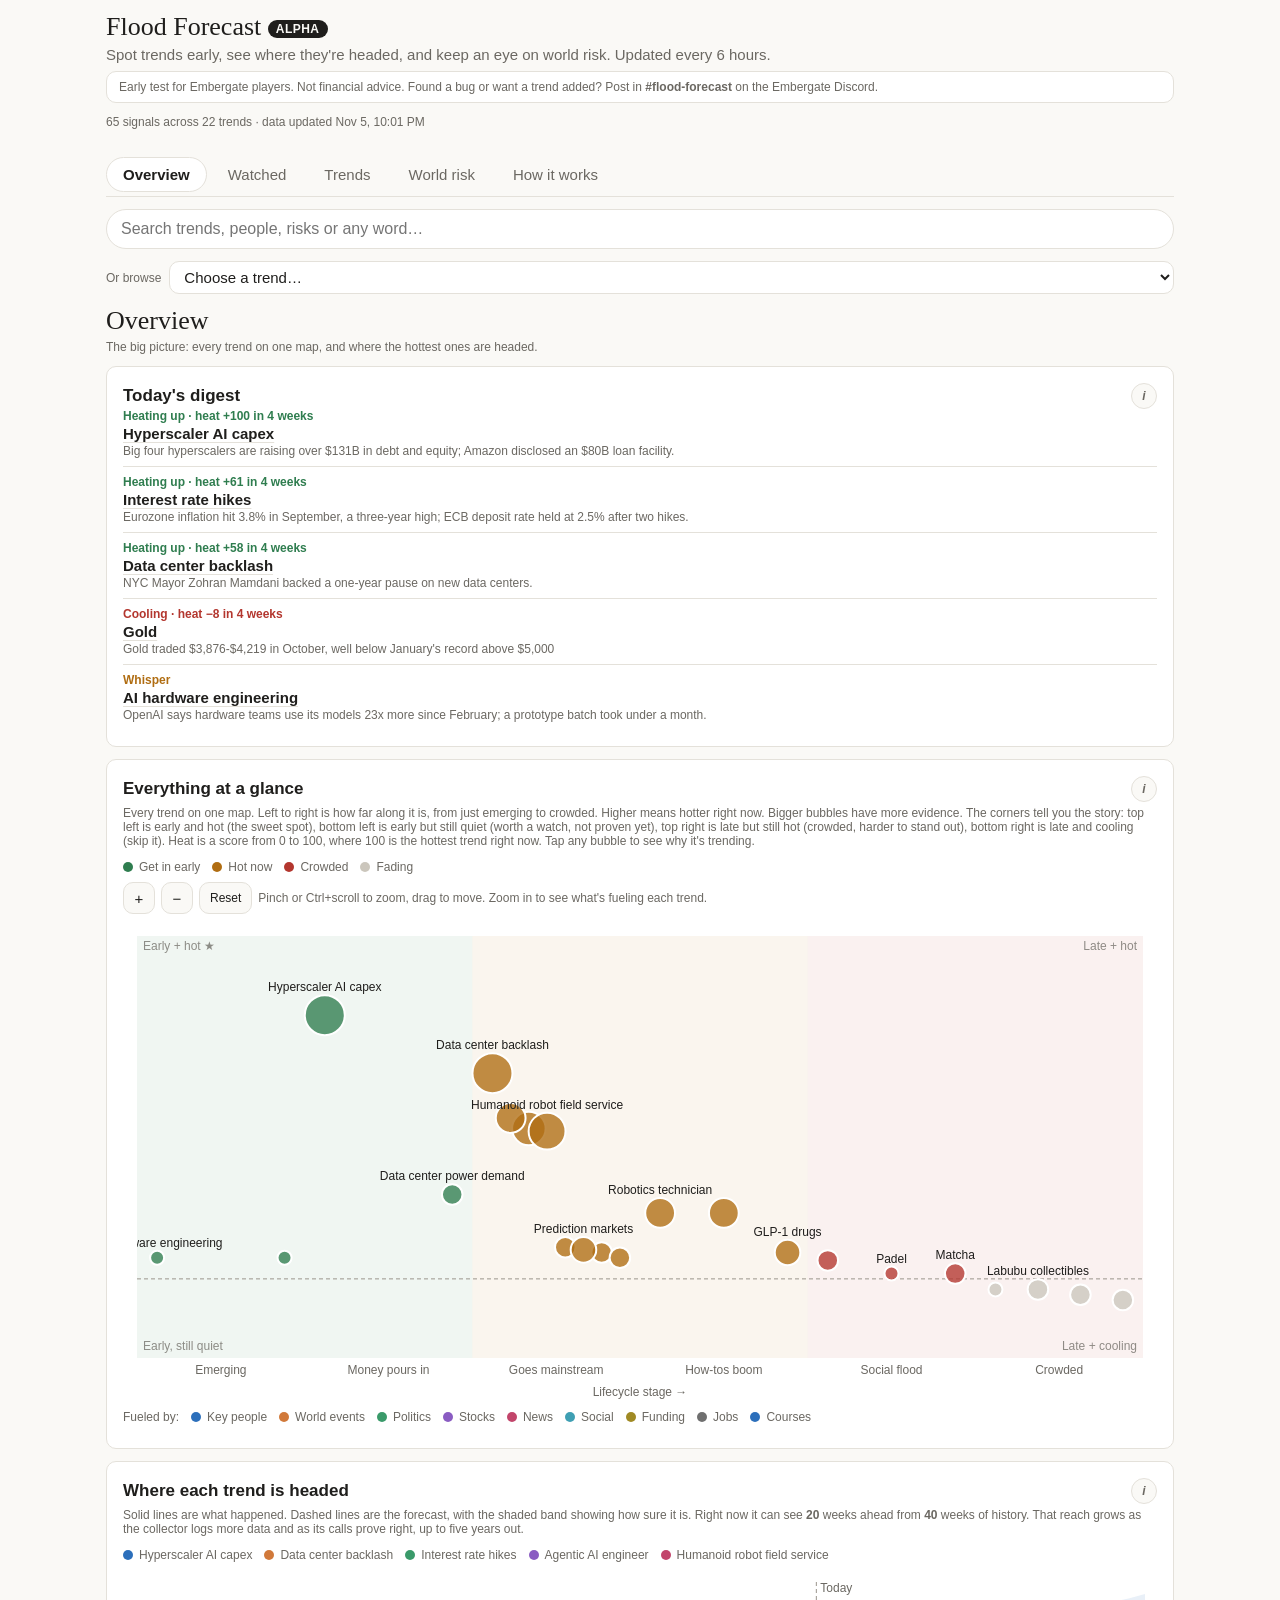
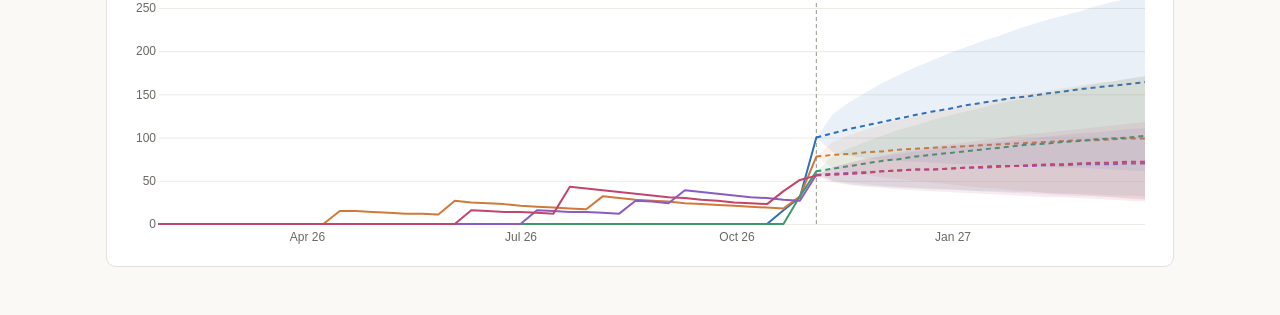
==== site/index.html @ 27552f7c "Add corner guides to the trend map and fix the top label overlap Co-Authored-By: Claude Opus 5.5 <no" ====
<!doctype html>
<html lang="en">
<head>
<meta charset="utf-8">
<meta name="viewport" content="width=device-width, initial-scale=1, viewport-fit=cover">
<title>Flood Forecast</title>
<meta name="description" content="Spot trends early, see where they're headed, and keep an eye on world risk.">
<meta name="theme-color" content="#faf9f6">
<meta name="apple-mobile-web-app-capable" content="yes">
<meta name="apple-mobile-web-app-title" content="Flood Forecast">
<link rel="manifest" href="manifest.webmanifest">
<link rel="icon" href="icon.svg" type="image/svg+xml">
<link rel="apple-touch-icon" href="icon-180.png">
<style>
:root{--color-fg:#1f1e1c;--color-fg-muted:#6b6862;--color-bg:#faf9f6;--color-panel:#ffffff;--color-border-line:#e4e1da;--color-ok:#2f7d4f;--color-warn:#b06d12;--color-bad:#b3362e;
--font-anthropic-sans:-apple-system,BlinkMacSystemFont,"Segoe UI",Roboto,Helvetica,Arial,sans-serif;--font-anthropic-serif:Georgia,"Times New Roman",serif;
--cds-font-size-caption:12px;--cds-font-size-body:15px;--cds-font-size-heading:17px;--cds-font-size-title:26px;--cds-font-weight-medium:600;
--cds-gap-xs:4px;--cds-gap-sm:8px;--cds-gap-md:12px;--cds-gap-lg:20px;--cds-gap-xl:28px;--cds-pad-xs:4px;--cds-pad-sm:8px;--cds-pad-md:12px;--cds-pad-lg:16px;--cds-pad-xl:24px;--cds-radius:10px;
--cds-chart-grid:#eceae4;--cds-chart-axis:#bdb8ae;--cds-chart-reference:#9a958c;--cds-chart-muted:#cbc6bc;--cds-chart-status-critical:#d0572e;
--cds-surface-popover:#ffffff;--cds-border:#dedad2;--cds-shadow-popover:0 6px 20px rgba(0,0,0,.14);--cds-text-secondary:#6b6862;--cds-dur-slow:300ms;--cds-ease-out:cubic-bezier(.2,.8,.2,1)}
@media (prefers-color-scheme: dark){:root{--color-fg:#ecebe7;--color-fg-muted:#a3a097;--color-bg:#171614;--color-panel:#211f1c;--color-border-line:#36332e;--color-ok:#5cbf85;--color-warn:#e0a24a;--color-bad:#ec6b62;
--cds-chart-grid:#2c2a26;--cds-chart-axis:#55514a;--cds-chart-reference:#77736a;--cds-chart-muted:#4a4740;--cds-chart-status-critical:#f08156;--cds-surface-popover:#2a2824;--cds-border:#3e3a34;--cds-shadow-popover:0 6px 20px rgba(0,0,0,.5);--cds-text-secondary:#a3a097}}
html,body{margin:0;background:var(--color-bg);color:var(--color-fg);font-family:var(--font-anthropic-sans);-webkit-text-size-adjust:100%}
#dash-root{max-width:1100px;margin:0 auto;padding:12px max(16px, env(safe-area-inset-left)) 48px;box-sizing:border-box}
[data-appifact-content] b,.ff b{font-weight:600}
.dash-skeleton{color:transparent;background:var(--color-border-line);border-radius:6px}
</style>
<link rel="stylesheet" href="styles.css">
<script src="vendor/d3.v7.9.0.min.js"></script>
</head>
<body>
<div id="dash-root">
<div class="ff">
  <header id="top">
    <h1>Flood Forecast <span class="alpha">Alpha</span></h1>
    <p class="lede">Spot trends early, see where they're headed, and keep an eye on world risk. Updated every 6 hours.</p>
    <p class="banner">Early test for Embergate players. Not financial advice. Found a bug or want a trend added? Post in <b>#flood-forecast</b> on the Embergate Discord.</p>
    <p class="label" data-draw="freshness" data-source="radar">—</p>
  </header>

  <nav class="tabs" role="tablist" aria-label="Sections">
    <button class="tab" role="tab" data-tab="overview" aria-selected="true">Overview</button>
    <button class="tab" role="tab" data-tab="watched" aria-selected="false">Watched</button>
    <button class="tab" role="tab" data-tab="trends" aria-selected="false">Trends</button>
    <button class="tab" role="tab" data-tab="risk" aria-selected="false">World risk</button>
    <button class="tab" role="tab" data-tab="model" aria-selected="false">How it works</button>
  </nav>

  <div class="searchwrap" id="lookup">
    <input id="ffsearch" class="search" type="search" autocomplete="off" placeholder="Search trends, people, risks or any word…" aria-label="Search trends, people and risks" role="combobox" aria-controls="ffsugg" aria-expanded="false">
    <ul id="ffsugg" class="sugg" role="listbox" data-draw="sugg" data-source="map radar briefs people risk riskinfo"></ul>
  </div>
  <div class="lookup">
    <label for="tdpick">Or browse</label>
    <select id="tdpick" data-draw="tdpick" data-source="map"></select>
  </div>

  <section class="card detail" id="trenddetail" hidden>
    <div class="cardhead">
      <h2 class="dname" data-draw="tdname" data-source="map">—</h2>
      <div class="dbtns"><button class="starbtn" type="button">☆ Watch</button><button class="closebtn" type="button" aria-label="Close trend details">Close</button></div>
    </div>
    <p class="dstats" data-draw="tdstats" data-source="map">—</p>
    <p class="wstate" data-draw="tdwatchstate" data-source="watchlist">—</p>
    <div class="dgrid">
      <div class="dblock">
        <h3>Why it's trending</h3>
        <p data-draw="tdwhy" data-source="briefs radar">—</p>
        <h3>Background</h3>
        <p data-draw="tdbg" data-source="briefs">—</p>
        <h3>What to watch</h3>
        <p data-draw="tdwatch" data-source="briefs">—</p>
        <h3>Where it's headed</h3>
        <p data-draw="tdfore" data-source="projection">—</p>
      </div>
      <div class="dblock">
        <h3>What's driving it</h3>
        <div class="chips" data-draw="tddrivers" data-source="radar"></div>
        <h3>Key people</h3>
        <ul class="dlist" data-draw="tdpeople" data-source="radar"></ul>
      </div>
    </div>
    <h3>Every signal, with sources</h3>
    <ul class="dlist" data-draw="tdsignals" data-source="radar"></ul>
  </section>

  <section class="card detail" id="persondetail" hidden>
    <div class="cardhead">
      <h2 class="dname" data-draw="pdname" data-source="people">—</h2>
      <button class="closebtn" type="button" aria-label="Close person details">Close</button>
    </div>
    <p class="dstats" data-draw="pdrole" data-source="people">—</p>
    <div class="dgrid">
      <div class="dblock">
        <h3>Background</h3>
        <p data-draw="pdbg" data-source="people">—</p>
        <h3>Why they matter now</h3>
        <p data-draw="pdwhy" data-source="people">—</p>
      </div>
      <div class="dblock">
        <h3>Trends they're moving</h3>
        <div class="chips" data-draw="pdtrends" data-source="radar"></div>
      </div>
    </div>
    <h3>What they've said and done</h3>
    <ul class="dlist" data-draw="pdsignals" data-source="radar"></ul>
  </section>

  <section class="card detail" id="riskdetail" hidden>
    <div class="cardhead">
      <h2 class="dname" data-draw="rdname" data-source="risk">—</h2>
      <button class="closebtn" type="button" aria-label="Close risk details">Close</button>
    </div>
    <p class="dstats" data-draw="rdlevel" data-source="risk">—</p>
    <div class="dgrid">
      <div class="dblock">
        <h3>Why it's at this level today</h3>
        <p data-draw="rdwhy" data-source="risk">—</p>
        <h3>Background</h3>
        <p data-draw="rdbg" data-source="riskinfo">—</p>
        <h3>What to watch</h3>
        <p data-draw="rdwatch" data-source="riskinfo">—</p>
      </div>
      <div class="dblock">
        <h3>What forecasters estimate</h3>
        <ul class="dlist" data-draw="rdodds" data-source="odds riskinfo"></ul>
      </div>
    </div>
  </section>


  <section class="page" id="overview" role="tabpanel">
    <div class="pagehead"><h2 class="ptitle">Overview</h2><p class="note">The big picture: every trend on one map, and where the hottest ones are headed.</p></div>
    <section class="card digest" id="digest">
      <div class="cardhead"><h2>Today's digest</h2><button class="infobtn" type="button" aria-expanded="false" aria-label="How to read this">i</button></div>
      <div class="info" hidden><p><b>How to read it:</b> The three trends that gained the most heat over the last 4 weeks, the one that cooled most, and the newest whisper or new arrival. The number is the change in heat.</p><p><b>What it's for:</b> Your 15-second morning check. Tap any name for the full story.</p><p><b>Watch for:</b> A trend that shows up under Heating up several days running is a real move.</p></div>
      <ul class="dlist" data-draw="digestlist" data-source="digest"></ul>
    </section>

    <section class="card" id="glance">
      <div class="cardhead"><h2>Everything at a glance</h2><button class="infobtn" type="button" aria-expanded="false" aria-label="How to read this">i</button></div>
      <div class="info" hidden><p><b>How to read it:</b> Each bubble is a trend. Left to right is how far along it is; higher means hotter right now; bigger means more evidence. Tap a bubble to open why it's trending, who's behind it, and every source. Zoom in and each bubble sprouts small dots, one per signal type fueling it, sized by how many signals and colored by type.</p><p><b>What it's for:</b> Your 10-second check on what's worth paying attention to.</p><p><b>Watch for:</b> Bubbles in the green zone that are high up: early and heating. A bubble sliding right into red means it's getting crowded. When zoomed in, a trend fueled by Funding and Key people is early; one fueled by Social and Courses is late.</p></div>
      <p class="note">Every trend on one map. Left to right is how far along it is, from just emerging to crowded. Higher means hotter right now. Bigger bubbles have more evidence. The corners tell you the story: top left is early and hot (the sweet spot), bottom left is early but still quiet (worth a watch, not proven yet), top right is late but still hot (crowded, harder to stand out), bottom right is late and cooling (skip it). Heat is a score from 0 to 100, where 100 is the hottest trend right now. Tap any bubble to see why it's trending.</p>
      <div class="legend">
        <span><i class="sw zone" data-z="Get in early"></i>Get in early</span>
        <span><i class="sw zone" data-z="Hot now"></i>Hot now</span>
        <span><i class="sw zone" data-z="Crowded"></i>Crowded</span>
        <span><i class="sw zone" data-z="Fading"></i>Fading</span>
      </div>
      <div class="zoombar">
      <button class="zbtn" type="button" data-zoom="in" aria-label="Zoom in">+</button>
      <button class="zbtn" type="button" data-zoom="out" aria-label="Zoom out">−</button>
      <button class="zbtn wide" type="button" data-zoom="reset">Reset</button>
      <span class="label">Pinch or Ctrl+scroll to zoom, drag to move. Zoom in to see what's fueling each trend.</span>
    </div>
    <div class="chart glance" data-draw="glancechart" data-source="map radar fit"></div>
    <div class="legend fuel">
      <span class="label">Fueled by:</span>
      <span><i class="sw cat" data-cat="Key people"></i>Key people</span>
      <span><i class="sw cat" data-cat="World events"></i>World events</span>
      <span><i class="sw cat" data-cat="Politics"></i>Politics</span>
      <span><i class="sw cat" data-cat="Stocks"></i>Stocks</span>
      <span><i class="sw cat" data-cat="News"></i>News</span>
      <span><i class="sw cat" data-cat="Social"></i>Social</span>
      <span><i class="sw cat" data-cat="Funding"></i>Funding</span>
      <span><i class="sw cat" data-cat="Jobs"></i>Jobs</span>
      <span><i class="sw cat" data-cat="Courses"></i>Courses</span>
    </div>
    </section>

    <section class="card" id="forecastcard">
      <div class="cardhead"><h2>Where each trend is headed</h2><button class="infobtn" type="button" aria-expanded="false" aria-label="How to read this">i</button></div>
      <div class="info" hidden><p><b>How to read it:</b> Solid lines are what happened, dashed lines are the forecast, and the shaded band is how unsure it is. The dashed line marks today.</p><p><b>What it's for:</b> Shows which trends are likely to keep rising or start cooling over the coming weeks.</p><p><b>Watch for:</b> A dashed line still climbing with a narrow band is the strongest call. A very wide band means: don't trust it yet.</p></div>
      <p class="note">Solid lines are what happened. Dashed lines are the forecast, with the shaded band showing how sure it is. Right now it can see <b data-draw="reach" data-source="projection" data-field="horizon_weeks" data-row="0">—</b> weeks ahead from <b data-draw="histw" data-source="projection" data-field="history_weeks" data-row="0">—</b> weeks of history. That reach grows as the collector logs more data and as its calls prove right, up to five years out.</p>
      <div class="legend" data-draw="fclegend" data-source="projection"></div>
      <div class="chart" data-draw="fcchart" data-source="projection"></div>
    </section>
  </section>

  <section class="page" id="watched" role="tabpanel" hidden>
    <div class="pagehead"><h2 class="ptitle">Watched</h2><p class="note">Trends you starred: what they were, what they are now, and whether each one is speeding up, cooling off or turning into a problem.</p></div>
    <section class="card" id="watchlistcard">
      <div class="cardhead"><h2>Your watchlist</h2><button class="infobtn" type="button" aria-expanded="false" aria-label="How to read this">i</button></div>
      <div class="info" hidden><p><b>How to read it:</b> Each card compares a trend 30 days ago, when you started watching, and now. The line is its heat over the last year. Tap a name for the full why.</p><p><b>What it's for:</b> Following the few trends that matter to you without digging through everything else.</p><p><b>Watch for:</b> Trending harder means heat is up or it moved toward hot. Cooling off means heat is dropping. Becoming a problem means it just slid into crowded or fading.</p></div>
      <div class="wgrid" data-draw="wcards" data-source="watched trend"></div>
    </section>
    <section class="card" id="watchhow">
      <h2>Add or remove a trend</h2>
      <p class="note">Open any trend and tap ☆ Watch. Your watchlist is saved on this device only, and each card remembers where the trend stood the day you starred it.</p>
    </section>
  </section>

  <section class="page" id="trends" role="tabpanel" hidden>
    <div class="pagehead"><h2 class="ptitle">Trends</h2><p class="note">What's heating up, which signal types are driving it, and the raw signals behind every number.</p></div>
    <section class="card" id="trendcard">
      <div class="cardhead"><h2>Heat over time</h2><button class="infobtn" type="button" aria-expanded="false" aria-label="How to read this">i</button></div>
      <div class="info" hidden><p><b>How to read it:</b> Each line is one trend's heat over the last year, measured weekly.</p><p><b>What it's for:</b> Shows momentum: is a trend speeding up, flat, or fading?</p><p><b>Watch for:</b> Lines that bend upward sharply are breakouts. A line rolling over after a peak often means crowding.</p></div>
      <p class="note">Weekly heat per field over the last year, scored 0 to 100 (100 is the hottest trend today). Rising lines are heating up. Fills in more as the collector logs signals.</p>
      <div class="chart" data-draw="trendchart" data-source="trend"></div>
    </section>

    <div class="grid">
      <section class="card" id="heatmap">
        <div class="cardhead"><h2>Heat map: field by signal type</h2><button class="infobtn" type="button" aria-expanded="false" aria-label="How to read this">i</button></div>
      <div class="info" hidden><p><b>How to read it:</b> Rows are trends, columns are signal types. Darker blue is hotter; red means crowding signals.</p><p><b>What it's for:</b> Shows what's driving each trend: money, jobs, social buzz, politics or key people.</p><p><b>Watch for:</b> Trends hot in Funding or Key people but cold in Social are early. Hot in Social and Courses means late.</p></div>
        <p class="note">Darker blue is hotter. Red cells mean crowding signals.</p>
        <div class="chart" data-draw="heatmapchart" data-source="grid"></div>
      </section>
      <section class="card" id="catbars">
        <div class="cardhead"><h2>Which signal types are peaking</h2><button class="infobtn" type="button" aria-expanded="false" aria-label="How to read this">i</button></div>
      <div class="info" hidden><p><b>How to read it:</b> Each bar is total heat for one signal type across every trend.</p><p><b>What it's for:</b> Shows where the action is right now across the whole world.</p><p><b>Watch for:</b> When Funding and Key people lead, new waves are starting. When Courses and Social lead, a lot of things are peaking.</p></div>
        <p class="note">Total heat per signal type across every field, scored so the hottest type is 100.</p>
        <div class="chart" data-draw="catchart" data-source="cats"></div>
      </section>
    </div>

    <section class="card" id="heat">
      <div class="cardhead"><h2>Heat incoming</h2><button class="infobtn" type="button" aria-expanded="false" aria-label="How to read this">i</button></div>
      <div class="info" hidden><p><b>How to read it:</b> Heat now is current momentum. Toward jobs and toward courses show where that heat is flowing next.</p><p><b>What it's for:</b> Separates real opportunity from hype that's about to get crowded.</p><p><b>Watch for:</b> Opportunity building means heat is flowing to jobs faster than to courses: the window is open. Crowding coming means everyone's piling in.</p></div>
      <p class="note">Heat flowing toward jobs means opportunity is building. Heat flowing toward courses and tutorials means crowding is on the way.</p>
      <div class="tablebox">
        <table data-source="heat" data-row-key="field">
          <thead><tr><th data-field="field">Field</th><th class="r" data-field="heat_now">Heat now</th><th class="r" data-field="jobs_incoming">Toward jobs</th><th class="r" data-field="courses_incoming">Toward courses</th><th data-field="outlook">Outlook</th></tr></thead>
          <tbody data-draw="htable"></tbody>
        </table>
      </div>
    </section>

    <section class="card" id="keypeople">
      <div class="cardhead"><h2>Key people</h2><button class="infobtn" type="button" aria-expanded="false" aria-label="How to read this">i</button></div>
      <div class="info" hidden><p><b>How to read it:</b> Each row is one public statement or official move, with the trend it affects and the source.</p><p><b>What it's for:</b> Powerful people often move markets and policy before anything else shifts.</p><p><b>Watch for:</b> Several key people talking about the same trend in a short span usually comes before money moves.</p></div>
      <p class="note">Public statements and official moves by leaders, central bankers and top CEOs, tied to the trend they affect.</p>
      <p class="label" data-draw="kpempty" data-source="kpsignals">—</p>
      <div class="tablebox">
        <table data-source="kpsignals" data-row-key="signal" class="kptable">
          <thead><tr><th>Who</th><th data-field="date">Date</th><th data-field="field">Trend</th><th data-field="signal">What they said or did</th><th data-field="source">Source</th></tr></thead>
          <tbody data-draw="kptable" data-source="people"></tbody>
        </table>
      </div>
    </section>

    <section class="card" id="radar">
      <div class="cardhead"><h2>Early signal radar</h2><button class="infobtn" type="button" aria-expanded="false" aria-label="How to read this">i</button></div>
      <div class="info" hidden><p><b>How to read it:</b> Every raw signal the collector found, newest first, with its type, stage and a link to the source.</p><p><b>What it's for:</b> The evidence behind every number on this dashboard. Tap a source to check it yourself.</p><p><b>Watch for:</b> Entries starting with Early whisper are single sightings; they get confirmed or dropped within 14 days.</p></div>
      <p class="note">Real-world signals showing which stage each field is in. Green means heating up, amber is building, red means crowding.</p>
      <div class="tablebox">
        <table data-source="radar" data-row-key="signal">
          <thead><tr><th data-field="date">Date</th><th data-field="field">Field</th><th data-field="category">Type</th><th data-field="signal">Signal</th><th data-field="stage">Stage</th><th data-field="source">Source</th></tr></thead>
          <tbody data-draw="rtable"></tbody>
        </table>
      </div>
    </section>
  </section>

  <section class="page" id="risk" role="tabpanel" hidden>
    <div class="pagehead"><h2 class="ptitle">World risk</h2><p class="note">Today's pressure on the world system, and what serious forecasters say the real odds are.</p></div>
    <section class="card" id="doom">
      <div class="cardhead"><h2>Doomsday gauge</h2><button class="infobtn" type="button" aria-expanded="false" aria-label="How to read this">i</button></div>
      <div class="info" hidden><p><b>How to read it:</b> The needle is the average stress across six risk areas on a 0 to 100 scale. Bars show each area and whether it's rising or falling.</p><p><b>What it's for:</b> A calm daily read on how much pressure the world system is under.</p><p><b>Watch for:</b> Watch the arrows more than the levels. One area jumping 10+ points in a day is worth reading about. This is pressure, not odds of the end.</p></div>
      <p class="note">How stressed the world system is right now, on a 0 to 100 scale per risk, rescored daily from the news. This measures pressure right now. For actual probabilities, see the realistic odds panel below, built only from published forecaster and expert estimates.</p>
      <div class="doomgrid">
        <div>
          <div class="chart gauge" data-draw="gauge" data-source="risk"></div>
          <p class="label">Official Doomsday Clock: <b data-draw="clocksec" data-source="clock" data-field="seconds_to_midnight" data-row="0">—</b> seconds to midnight, set <span data-draw="clockdate" data-source="clock" data-field="set_on" data-row="0">—</span> by the Bulletin of the Atomic Scientists.</p>
        </div>
        <div class="chart" data-draw="riskbars" data-source="risk"></div>
      </div>
    </section>

    <section class="card" id="odds">
      <div class="cardhead"><h2>Realistic odds: what serious forecasters say</h2><button class="infobtn" type="button" aria-expanded="false" aria-label="How to read this">i</button></div>
      <div class="info" hidden><p><b>How to read it:</b> Each dot is a published estimate from tested forecasters or expert surveys, on a log scale so tiny and large odds both fit. The table pools them into one consensus.</p><p><b>What it's for:</b> Gives you realistic numbers instead of headlines.</p><p><b>Watch for:</b> Compare the per-year column with everyday risks. Gaps between superforecasters and experts show where people genuinely disagree.</p></div>
      <p class="note">Published estimates from tested forecasters and expert surveys, on a log scale so tiny and large odds both fit. Tap a dot for the source.</p>
      <p class="lede">Bottom line: top forecasters put human extinction by 2100 at about <b data-draw="o_es" data-source="odds" data-field="value" data-where="key=ext_super">—</b>%, and domain experts at about <b data-draw="o_ee" data-source="odds" data-field="value" data-where="key=ext_expert">—</b>%. A disaster killing at least 1 in 10 people is far likelier: <b data-draw="o_cs" data-source="odds" data-field="value" data-where="key=cat_super">—</b>% to <b data-draw="o_ce" data-source="odds" data-field="value" data-where="key=cat_expert">—</b>%. Big but survivable disasters, like a war or pandemic killing over a million people in a year, are the real near-term risk. Nobody can check these numbers until it's too late, so treat them as informed judgment, not fact.</p>
      <div class="chart" data-draw="oddschart" data-source="odds"></div>
      <h2 style="margin-top:var(--cds-gap-lg)">Triangulated consensus</h2>
      <p class="note">Each outcome's estimates pooled into one number, plus what that works out to per year. The per-year figure is the one to compare with everyday risks.</p>
      <div class="tablebox">
        <table data-source="consensus" data-row-key="outcome">
          <thead><tr><th data-field="outcome">Outcome</th><th class="r" data-field="estimates">Sources</th><th class="r" data-field="lowest">Lowest</th><th class="r" data-field="highest">Highest</th><th class="r" data-field="consensus">Consensus</th><th class="r" data-field="per_year">Per year</th></tr></thead>
          <tbody data-draw="ctable"></tbody>
        </table>
      </div>
    </section>
  </section>

  <section class="page" id="model" role="tabpanel" hidden>
    <div class="pagehead"><h2 class="ptitle">How it works</h2><p class="note">The career forecasts, the influence network, how accurate the model has been, and the method.</p></div>
    <section class="tiles" id="tiles">
      <div class="card tile"><span class="label">Robotics technician floods around</span><span class="num" data-draw="t_robot" data-source="forecasts" data-field="flood_year" data-where="field=Robotics%20technician">—</span></div>
      <div class="card tile"><span class="label">Agentic AI engineer floods around</span><span class="num" data-draw="t_agent" data-source="forecasts" data-field="flood_year" data-where="field=Agentic%20AI%20engineer">—</span></div>
      <div class="card tile"><span class="label">Backtest average miss (years)</span><span class="num" data-draw="t_mae" data-source="model" data-field="mae_years">—</span></div>
      <div class="card tile"><span class="label">Past trends the model learned from</span><span class="num" data-draw="t_cases" data-source="model" data-field="past_cases">—</span></div>
    </section>

    <section class="card" id="timeline">
      <div class="cardhead"><h2>Trend timelines and forecasts</h2><button class="infobtn" type="button" aria-expanded="false" aria-label="How to read this">i</button></div>
      <div class="info" hidden><p><b>How to read it:</b> Each row is a trend's lifecycle. Filled dots happened; hollow dots are forecasts with a range bar.</p><p><b>What it's for:</b> Shows how past trends played out, so you can judge the forecasts for today's fields.</p><p><b>Watch for:</b> How long past trends took from job spike to flooded. Newer trends move faster.</p></div>
      <p class="note">Filled dots are stages that already happened. Hollow dots are forecasts, with the bar showing the backtest error range. The dashed line is today.</p>
      <div class="legend">
        <span><i class="sw st" data-i="0"></i>Tech emerges</span>
        <span><i class="sw st" data-i="1"></i>Funding boom</span>
        <span><i class="sw st" data-i="2"></i>Job spike</span>
        <span><i class="sw st" data-i="3"></i>Courses boom</span>
        <span><i class="sw st" data-i="4"></i>Content flood</span>
        <span><i class="sw st" data-i="5"></i>Flooded</span>
        <span><i class="sw hollow"></i>Forecast</span>
      </div>
      <div class="chart" data-draw="timeline" data-source="stages"></div>
    </section>

    <div class="grid">
      <section class="card" id="forecasts">
        <div class="cardhead"><h2>Forecasts for today's fields</h2><button class="infobtn" type="button" aria-expanded="false" aria-label="How to read this">i</button></div>
      <div class="info" hidden><p><b>How to read it:</b> Each row is a career field with its forecast flood year, the range, and years left before it gets crowded.</p><p><b>What it's for:</b> Helps decide which skills are worth building now.</p><p><b>Watch for:</b> More years left plus a high barrier to entry is the safest bet.</p></div>
        <p class="note">Barrier: 1 means anyone with a laptop can enter in weeks, 5 means physical skill, credentials and years.</p>
        <div class="tablebox">
          <table data-source="forecasts" data-row-key="field">
            <thead><tr><th data-field="field">Field</th><th class="r" data-field="barrier">Barrier</th><th class="r" data-field="flood_year">Floods</th><th class="r" data-field="low">Earliest</th><th class="r" data-field="high">Latest</th><th class="r" data-field="years_left">Years left</th></tr></thead>
            <tbody data-draw="ftable"></tbody>
          </table>
        </div>
      </section>

      <section class="card" id="backtest">
        <div class="cardhead"><h2>Backtest: would it have called the past?</h2><button class="infobtn" type="button" aria-expanded="false" aria-label="How to read this">i</button></div>
      <div class="info" hidden><p><b>How to read it:</b> Each bar is how many years early or late the model would have been on a past trend it hadn't seen.</p><p><b>What it's for:</b> An honest check on how much to trust the forecasts.</p><p><b>Watch for:</b> Short bars mean good calls. Long red bars show where the model has missed before.</p></div>
        <p class="note">Each past trend was hidden from the model, then predicted. Bars show how many years early or late the guess was.</p>
        <div class="chart" data-draw="backtest" data-source="backtest"></div>
      </section>
    </div>

    <section class="card" id="network">
      <div class="cardhead"><h2>Influence network</h2><button class="infobtn" type="button" aria-expanded="false" aria-label="How to read this">i</button></div>
      <div class="info" hidden><p><b>How to read it:</b> Arrows show which signal types push others. Thicker means stronger; tap an arrow for its lead time.</p><p><b>What it's for:</b> Explains why a spike in one place predicts movement somewhere else later.</p><p><b>Watch for:</b> Strengths change as the model relearns daily. Arrows getting thicker are patterns it's confirming.</p></div>
      <p class="note">How each kind of signal pushes the others, including what key people say and do. Thicker arrows push harder. Tap an arrow for its lead time. Strengths start as estimates and get relearned as the hourly collector logs signals.</p>
      <div class="chart net" data-draw="network" data-source="edges"></div>
    </section>

    <section class="card" id="accuracy">
      <div class="cardhead"><h2>Predictor accuracy over time</h2><button class="infobtn" type="button" aria-expanded="false" aria-label="How to read this">i</button></div>
      <div class="info" hidden><p><b>How to read it:</b> The share of the model's calls that came true, checked weekly.</p><p><b>What it's for:</b> Shows whether the predictor is actually getting smarter.</p><p><b>Watch for:</b> A rising line means it's learning. If it drops for a few weeks in a row, take the forecasts with more salt.</p></div>
      <p class="note">Share of calls that came true. It starts from the backtest (past trends called within 3 years). Each week the collector checks calls made 30 or more days earlier against what actually happened, so this line should climb as the model learns.</p>
      <div class="chart" data-draw="accchart" data-source="accuracy"></div>
    </section>

    <section class="card method" id="method">
      <h2>How the algorithm works</h2>
      <p class="method-lede">Any trend, in tech, money, culture, health or anything else, moves through the same six stages: it emerges, money floods in, it goes mainstream, how-tos and copycats boom, content floods social media, then it is crowded. A collector runs every 6 hours, watching key people in world power, money, AI and industry, plus stocks, politics, world events, news and social buzz, across sectors from AI and jobs to farms, oil, electricity, water and infrastructure. The model learns how long each stage lasts and forecasts what is next. Hands-on fields buy about <b data-draw="barrier" data-source="model" data-field="per_barrier_point">—</b> extra years per barrier point, and every year later a trend starts shortens its runway by <b data-draw="speed" data-source="model" data-field="per_year_later">—</b> years.</p>
      <ol>
        <li>Heat score: every signal counts 1 point if it's hot, 0.5 if it's building and −0.5 if it shows crowding, and fades by half every 90 days. Points are turned into a 0 to 100 score where 100 is the hottest trend right now, so every chart reads on the same scale. A score of 50 means half as hot as the leader.</li>
        <li>Each trend gets a year for every stage it has reached.</li>
        <li>The model learns the runway (years from job spike to flooded) from two things: when the trend started, and how hard the field is to enter.</li>
        <li>Fields that still are not crowded, like wind turbine and EV techs, count as "at least this long", so hands-on work isn't underestimated.</li>
        <li>Every past trend is hidden one at a time and predicted, which gives the honest error range.</li>
      </ol>
      <p class="label">Stage years for past trends are estimates from well-documented history, not measured job-posting series. Treat forecasts as ranges, not dates. Surprises like a new law, a crash or a breakthrough can break any model.</p>
    </section>
  </section>
</div>
</div>
<script src="runtime.js"></script>
<script src="calcs.js"></script>
<script src="ui.js"></script>
<script src="charts.js"></script>
<script src="alpha.js"></script>
</body>
</html>
---- site/styles.css ----
.ff{font-family:var(--font-anthropic-sans);color:var(--color-fg);display:flex;flex-direction:column;gap:var(--cds-gap-md)}
.ff h1{font-family:var(--font-anthropic-serif);font-weight:400;font-size:var(--cds-font-size-title);margin:0}
.ff .lede{margin:var(--cds-gap-xs) 0 0;color:var(--color-fg-muted);font-size:var(--cds-font-size-body);max-width:48rem}
.ff .tiles{display:grid;grid-template-columns:repeat(auto-fit,minmax(min(100%,11rem),1fr));gap:var(--cds-gap-md)}
.ff .card{background:var(--color-panel);border:1px solid var(--color-border-line);border-radius:var(--cds-radius);padding:var(--cds-pad-lg);min-width:0}
.ff .tile .num{font-family:var(--font-anthropic-serif);font-weight:400;font-size:var(--cds-font-size-title);font-variant-numeric:tabular-nums;display:block;margin-top:var(--cds-gap-xs)}
.ff .label{font-size:var(--cds-font-size-caption);color:var(--color-fg-muted)}
.ff h2{font-size:var(--cds-font-size-heading);font-weight:var(--cds-font-weight-medium);margin:0}
.ff .note{font-size:var(--cds-font-size-caption);color:var(--color-fg-muted);margin:var(--cds-gap-xs) 0 var(--cds-gap-md)}
.ff .grid{display:grid;grid-template-columns:repeat(auto-fit,minmax(min(100%,22rem),1fr));gap:var(--cds-gap-md)}
.ff .chart{position:relative;min-height:220px}
.ff .net{min-height:300px}
.ff .glance{min-height:340px}
.ff .doomgrid{display:grid;grid-template-columns:repeat(auto-fit,minmax(min(100%,16rem),1fr));gap:var(--cds-gap-lg);align-items:center}
.ff .gauge{min-height:160px}
.ff .chart svg{display:block}
.ff .legend{display:flex;flex-wrap:wrap;gap:var(--cds-gap-sm) var(--cds-gap-md);font-size:var(--cds-font-size-caption);color:var(--color-fg-muted);margin-bottom:var(--cds-gap-sm)}
.ff .legend span{display:inline-flex;align-items:center;gap:6px}
.ff .sw{width:10px;height:10px;border-radius:50%;display:inline-block}
.ff .sw.hollow{background:transparent!important;border:2px solid var(--color-fg-muted)}
.ff .tip{position:absolute;pointer-events:none;background:var(--cds-surface-popover);border:1px solid var(--cds-border);border-radius:var(--cds-radius);box-shadow:var(--cds-shadow-popover);padding:var(--cds-pad-xs) var(--cds-pad-sm);font-size:var(--cds-font-size-caption);max-width:16rem;z-index:2}
.ff .tip .t{color:var(--cds-text-secondary)}
.ff .tablebox{max-height:24rem;overflow:auto}
.ff table{width:100%;border-collapse:collapse;font-size:var(--cds-font-size-caption);font-variant-numeric:tabular-nums}
.ff th{text-align:left;font-weight:var(--cds-font-weight-medium);color:var(--color-fg-muted);position:sticky;top:0;background:var(--color-panel);padding:6px 8px;border-bottom:1px solid var(--color-border-line)}
.ff td{padding:6px 8px;border-bottom:1px solid var(--color-border-line);vertical-align:top}
.ff td.r,.ff th.r{text-align:right}
.ff .hot{color:var(--color-ok)} .ff .cold{color:var(--color-bad)} .ff .warm{color:var(--color-warn)}
.ff .method p{margin:0 0 var(--cds-gap-sm);font-size:var(--cds-font-size-body)}
.ff .method ol{margin:0 0 var(--cds-gap-sm);padding-left:1.2rem;font-size:var(--cds-font-size-body)}
.ff a{color:inherit}
.ff .tabs{position:sticky;top:0;z-index:5;display:flex;gap:var(--cds-gap-xs);overflow-x:auto;scrollbar-width:none;padding:var(--cds-pad-xs) 0;background:var(--color-bg);border-bottom:1px solid var(--color-border-line)}
.ff .tabs::-webkit-scrollbar{display:none}
.ff .tab{flex:0 0 auto;font:inherit;font-size:var(--cds-font-size-body);padding:8px 16px;border-radius:999px;border:1px solid transparent;background:transparent;color:var(--color-fg-muted);cursor:pointer}
.ff .tab:hover{color:var(--color-fg)}
.ff .tab[aria-selected="true"]{background:var(--color-panel);border-color:var(--color-border-line);color:var(--color-fg);font-weight:var(--cds-font-weight-medium)}
.ff .page{display:flex;flex-direction:column;gap:var(--cds-gap-md)}
.ff .page[hidden]{display:none}
.ff .pagehead .ptitle{font-family:var(--font-anthropic-serif);font-weight:400;font-size:var(--cds-font-size-title);margin:0}
.ff .pagehead .note{margin:var(--cds-gap-xs) 0 0}
.ff .method-lede{margin:0 0 var(--cds-gap-sm);font-size:var(--cds-font-size-body);color:var(--color-fg-muted)}
.ff .card h2 + .note{margin-top:var(--cds-gap-xs)}
.ff .cardhead{display:flex;align-items:center;justify-content:space-between;gap:var(--cds-gap-sm)}
.ff .infobtn{flex:0 0 auto;width:26px;height:26px;border-radius:50%;border:1px solid var(--color-border-line);background:var(--color-bg);color:var(--color-fg-muted);font:inherit;font-size:var(--cds-font-size-caption);font-weight:var(--cds-font-weight-medium);font-style:italic;cursor:pointer;line-height:1}
.ff .infobtn[aria-expanded="true"]{background:var(--color-fg);color:var(--color-bg);border-color:var(--color-fg)}
.ff .info{margin:var(--cds-gap-sm) 0;padding:var(--cds-pad-sm) var(--cds-pad-md);border-radius:var(--cds-radius);background:var(--color-bg);border:1px solid var(--color-border-line);font-size:var(--cds-font-size-caption)}
.ff .info p{margin:0 0 6px}.ff .info p:last-child{margin:0}
.ff .lookup{display:flex;align-items:center;gap:var(--cds-gap-sm);font-size:var(--cds-font-size-caption);color:var(--color-fg-muted)}
.ff .lookup select{font:inherit;font-size:var(--cds-font-size-body);color:var(--color-fg);background:var(--color-panel);border:1px solid var(--color-border-line);border-radius:var(--cds-radius);padding:6px 10px;max-width:100%;min-width:0;flex:1 1 auto}
.ff .detail{border-width:2px}
.ff .hint{margin:calc(-1 * var(--cds-gap-sm)) 0 0}
.ff .dname{font-family:var(--font-anthropic-serif);font-weight:400;font-size:var(--cds-font-size-title)}
.ff .closebtn{font:inherit;font-size:var(--cds-font-size-caption);padding:6px 12px;border-radius:999px;border:1px solid var(--color-border-line);background:var(--color-bg);color:var(--color-fg);cursor:pointer}
.ff .dstats{margin:var(--cds-gap-xs) 0 var(--cds-gap-md);font-size:var(--cds-font-size-caption);color:var(--color-fg-muted)}
.ff .dgrid{display:grid;grid-template-columns:repeat(auto-fit,minmax(min(100%,18rem),1fr));gap:var(--cds-gap-lg)}
.ff .detail h3{font-size:var(--cds-font-size-caption);font-weight:var(--cds-font-weight-medium);color:var(--color-fg-muted);text-transform:none;margin:var(--cds-gap-md) 0 var(--cds-gap-xs)}
.ff .dblock h3:first-child{margin-top:0}
.ff .detail p{margin:0;font-size:var(--cds-font-size-body)}
.ff .chips{display:flex;flex-wrap:wrap;gap:6px}
.ff .chip{font-size:var(--cds-font-size-caption);padding:3px 10px;border-radius:999px;border:1px solid var(--color-border-line);background:var(--color-bg)}
.ff .dlist{list-style:none;margin:0;padding:0;display:flex;flex-direction:column;gap:8px;font-size:var(--cds-font-size-caption)}
.ff .dlist li{padding-bottom:8px;border-bottom:1px solid var(--color-border-line)}
.ff .dlist li:last-child{border-bottom:0}
.ff .dlist .meta{color:var(--color-fg-muted)}
.ff [data-trend]{cursor:pointer}
.ff tr[data-trend]:hover td{background:var(--color-bg)}
.ff .tlink{text-decoration:underline;text-decoration-color:var(--color-border-line);text-underline-offset:3px}
.ff .zoombar{display:flex;flex-wrap:wrap;align-items:center;gap:6px;margin-bottom:var(--cds-gap-sm)}
.ff .zbtn{font:inherit;min-width:32px;height:32px;padding:0 10px;border-radius:var(--cds-radius);border:1px solid var(--color-border-line);background:var(--color-bg);color:var(--color-fg);cursor:pointer;font-size:var(--cds-font-size-body)}
.ff .zbtn.wide{font-size:var(--cds-font-size-caption)}
.ff .glance svg{cursor:grab}
.ff .fuel{margin-top:var(--cds-gap-sm)}
.ff .wgrid{display:grid;grid-template-columns:repeat(auto-fit,minmax(min(100%,17rem),1fr));gap:var(--cds-gap-md)}
.ff .wcard{border:1px solid var(--color-border-line);border-radius:var(--cds-radius);padding:var(--cds-pad-md);background:var(--color-bg);display:flex;flex-direction:column;gap:8px;min-width:0}
.ff .wtop{display:flex;justify-content:space-between;align-items:flex-start;gap:8px}
.ff .wname{font-weight:var(--cds-font-weight-medium);font-size:var(--cds-font-size-body)}
.ff .pill{flex:0 0 auto;font-size:var(--cds-font-size-caption);padding:2px 10px;border-radius:999px;border:1px solid currentColor;white-space:nowrap}
.ff .wrow{display:grid;grid-template-columns:repeat(3,1fr);gap:6px;font-variant-numeric:tabular-nums}
.ff .wcell .label{display:block}
.ff .wcell b{font-family:var(--font-anthropic-serif);font-weight:400;font-size:var(--cds-font-size-heading)}
.ff .wmeta{font-size:var(--cds-font-size-caption);color:var(--color-fg-muted)}
.ff .wstate{margin:calc(-1 * var(--cds-gap-sm)) 0 var(--cds-gap-md);font-size:var(--cds-font-size-caption)}
.ff .digest .dlist li{display:flex;flex-direction:column;gap:2px}
.ff .dkind{font-size:var(--cds-font-size-caption);font-weight:var(--cds-font-weight-medium)}
.ff .fitbadge{display:inline-block;min-width:2.2em;text-align:center;font-variant-numeric:tabular-nums;font-size:var(--cds-font-size-caption);font-weight:var(--cds-font-weight-medium);padding:1px 8px;border-radius:999px;margin-right:6px;border:1px solid currentColor}
.ff .lensbar{margin-bottom:var(--cds-gap-sm)}
.ff .lensbtn[aria-pressed="true"]{background:var(--color-fg);color:var(--color-bg);border-color:var(--color-fg)}
[data-dash-source-state=refreshing]{opacity:.5;transition:opacity var(--cds-dur-slow)}
[data-dash-source-state=empty]{color:transparent}
.ff .searchwrap{position:relative}
.ff .search{width:100%;box-sizing:border-box;font:inherit;font-size:16px;padding:10px 14px;border-radius:999px;border:1px solid var(--color-border-line);background:var(--color-panel);color:var(--color-fg)}
.ff .search:focus{outline:2px solid var(--color-fg);outline-offset:1px}
.ff .sugg{position:absolute;left:0;right:0;top:calc(100% + 4px);z-index:20;list-style:none;margin:0;padding:4px;background:var(--cds-surface-popover);border:1px solid var(--cds-border);border-radius:var(--cds-radius);box-shadow:var(--cds-shadow-popover);max-height:22rem;overflow:auto}
.ff .sg{display:grid;grid-template-columns:auto 1fr;gap:2px 8px;padding:8px 10px;border-radius:6px;cursor:pointer}
.ff .sg.on,.ff .sg:hover{background:var(--color-bg)}
.ff .sgk{grid-row:1/3;align-self:start;font-size:11px;padding:1px 6px;border-radius:999px;border:1px solid var(--color-border-line);color:var(--color-fg-muted);white-space:nowrap}
.ff .sgn{font-weight:var(--cds-font-weight-medium);font-size:var(--cds-font-size-body)}
.ff .sgh{font-size:var(--cds-font-size-caption);color:var(--color-fg-muted);overflow:hidden;text-overflow:ellipsis;display:-webkit-box;-webkit-line-clamp:2;-webkit-box-orient:vertical}
.ff .sg.ask .sgn{display:none}
.ff .sugg:not(.open){display:none}

.ff .alpha{font-family:var(--font-anthropic-sans);font-size:12px;font-weight:600;vertical-align:middle;padding:2px 8px;border-radius:999px;background:var(--color-fg);color:var(--color-bg);letter-spacing:.04em;text-transform:uppercase}
.ff .banner{margin:var(--cds-gap-sm) 0 0;padding:var(--cds-pad-sm) var(--cds-pad-md);border-radius:var(--cds-radius);background:var(--color-panel);border:1px solid var(--color-border-line);font-size:var(--cds-font-size-caption);color:var(--color-fg-muted)}
.ff .dbtns{display:flex;gap:6px;flex:0 0 auto}
.ff .starbtn{font:inherit;font-size:var(--cds-font-size-caption);padding:6px 12px;border-radius:999px;border:1px solid var(--color-border-line);background:var(--color-bg);color:var(--color-fg);cursor:pointer}
.ff .starbtn[aria-pressed="true"]{background:var(--color-ok);border-color:var(--color-ok);color:#fff}

.ff .sparkcap { margin-top: 2px; font-size: var(--cds-font-size-caption); color: var(--color-fg-muted); }
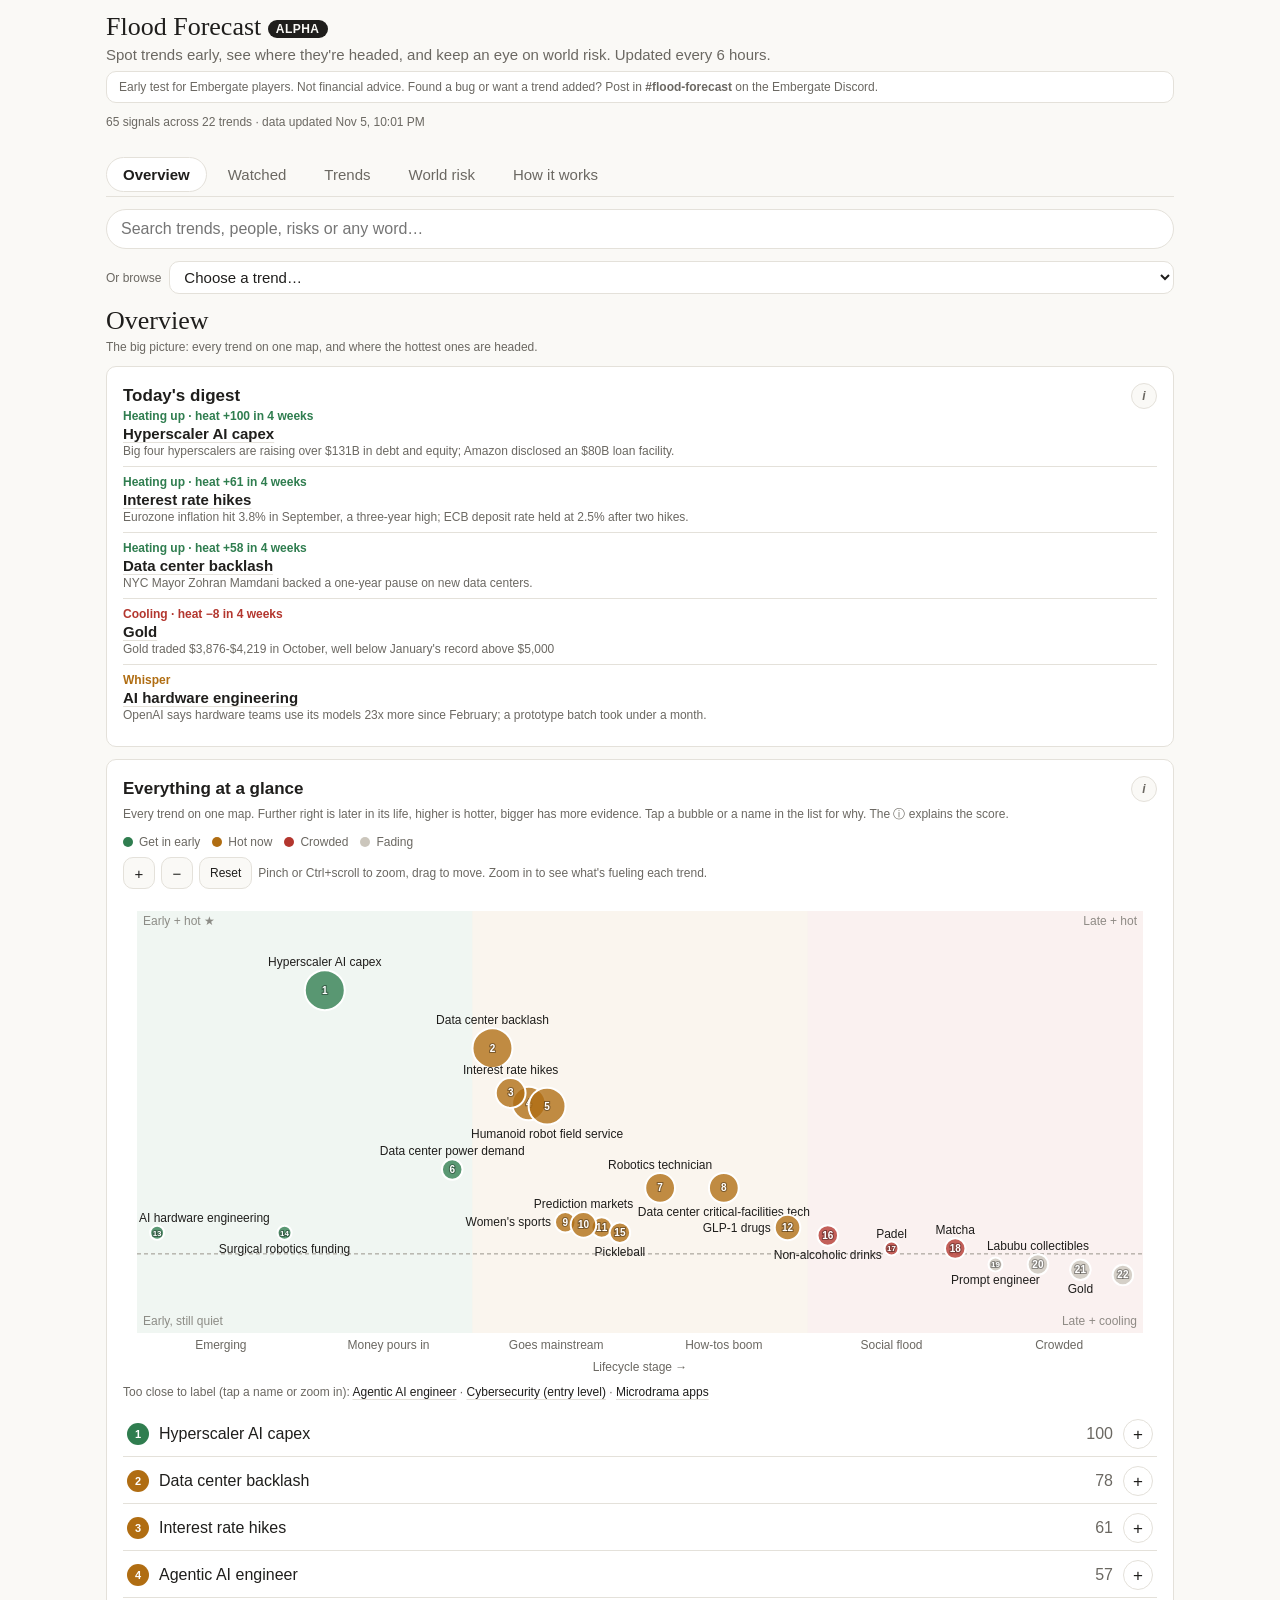
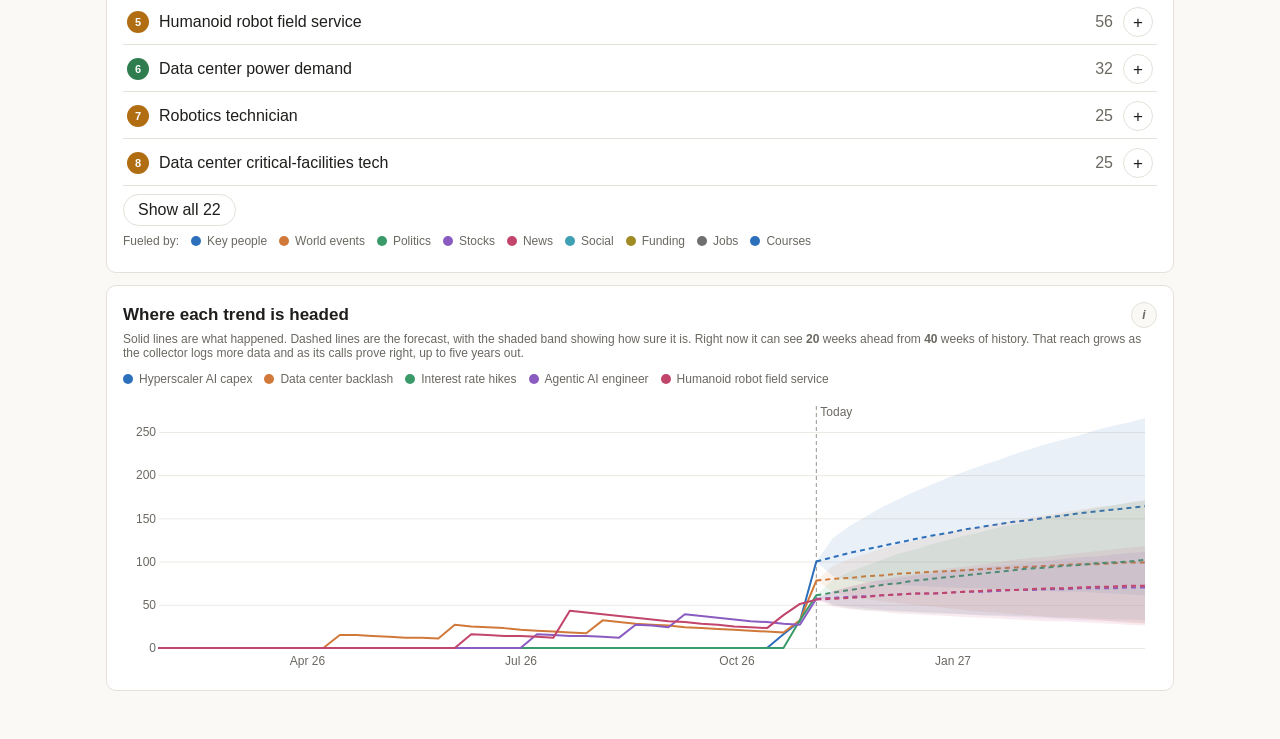
==== commit 49ca2e05: "Ranked trend list with + / ✓ watch buttons, phone bubble numbers, score explained in info buttons Al" ====
--- a/site/index.html
+++ b/site/index.html
@@ -58,7 +58,7 @@
   <section class="card detail" id="trenddetail" hidden>
     <div class="cardhead">
       <h2 class="dname" data-draw="tdname" data-source="map">—</h2>
-      <div class="dbtns"><button class="starbtn" type="button">☆ Watch</button><button class="closebtn" type="button" aria-label="Close trend details">Close</button></div>
+      <div class="dbtns"><button class="starbtn" type="button">+ Add to Watched</button><button class="closebtn" type="button" aria-label="Close trend details">Close</button></div>
     </div>
     <p class="dstats" data-draw="tdstats" data-source="map">—</p>
     <p class="wstate" data-draw="tdwatchstate" data-source="watchlist">—</p>
@@ -133,14 +133,14 @@
     <div class="pagehead"><h2 class="ptitle">Overview</h2><p class="note">The big picture: every trend on one map, and where the hottest ones are headed.</p></div>
     <section class="card digest" id="digest">
       <div class="cardhead"><h2>Today's digest</h2><button class="infobtn" type="button" aria-expanded="false" aria-label="How to read this">i</button></div>
-      <div class="info" hidden><p><b>How to read it:</b> The three trends that gained the most heat over the last 4 weeks, the one that cooled most, and the newest whisper or new arrival. The number is the change in heat.</p><p><b>What it's for:</b> Your 15-second morning check. Tap any name for the full story.</p><p><b>Watch for:</b> A trend that shows up under Heating up several days running is a real move.</p></div>
+      <div class="info" hidden><p><b>How to read it:</b> The three trends that gained the most heat over the last 4 weeks, the one that cooled most, and the newest whisper or new arrival. The number is the change in heat.</p><p><b>What it's for:</b> Your 15-second morning check. Tap any name for the full story.</p><p><b>Watch for:</b> A trend that shows up under Heating up several days running is a real move.</p><p><b>The heat score:</b> 0 to 100, where 100 is the hottest trend right now and 50 is half as hot. Signals add points and fade by half every 90 days. A +15 is about one strong new signal right now.</p></div>
       <ul class="dlist" data-draw="digestlist" data-source="digest"></ul>
     </section>
 
     <section class="card" id="glance">
       <div class="cardhead"><h2>Everything at a glance</h2><button class="infobtn" type="button" aria-expanded="false" aria-label="How to read this">i</button></div>
-      <div class="info" hidden><p><b>How to read it:</b> Each bubble is a trend. Left to right is how far along it is; higher means hotter right now; bigger means more evidence. Tap a bubble to open why it's trending, who's behind it, and every source. Zoom in and each bubble sprouts small dots, one per signal type fueling it, sized by how many signals and colored by type.</p><p><b>What it's for:</b> Your 10-second check on what's worth paying attention to.</p><p><b>Watch for:</b> Bubbles in the green zone that are high up: early and heating. A bubble sliding right into red means it's getting crowded. When zoomed in, a trend fueled by Funding and Key people is early; one fueled by Social and Courses is late.</p></div>
-      <p class="note">Every trend on one map. Left to right is how far along it is, from just emerging to crowded. Higher means hotter right now. Bigger bubbles have more evidence. The corners tell you the story: top left is early and hot (the sweet spot), bottom left is early but still quiet (worth a watch, not proven yet), top right is late but still hot (crowded, harder to stand out), bottom right is late and cooling (skip it). Heat is a score from 0 to 100, where 100 is the hottest trend right now. Tap any bubble to see why it's trending.</p>
+      <div class="info" hidden><p><b>How to read it:</b> Each bubble is a trend. Left to right is how far along it is; higher means hotter right now; bigger means more evidence. Tap a bubble to open why it's trending, who's behind it, and every source. Zoom in and each bubble sprouts small dots, one per signal type fueling it, sized by how many signals and colored by type.</p><p><b>What it's for:</b> Your 10-second check on what's worth paying attention to.</p><p><b>Watch for:</b> Bubbles in the green zone that are high up: early and heating. A bubble sliding right into red means it's getting crowded. When zoomed in, a trend fueled by Funding and Key people is early; one fueled by Social and Courses is late.</p><p><b>Bubble size:</b> how many signals back it. Big means well proven, small means it could still move a lot.</p><p><b>On a phone:</b> each bubble shows its rank number, and the list under the map matches the numbers to names. Pinch to zoom and the names appear on the map.</p><p><b>The heat score:</b> Every signal adds points: 1 for a strong, fresh signal, 0.5 for one that's building, and −0.5 for one that shows crowding. Points fade by half every 90 days. The trend with the most points right now is 100, and every other trend is scored against it, so 50 means half as hot as the leader. Below 0 means crowding signals outweigh the heat. While the collector is still young, one new signal can move a trend 10 to 20 points. That settles down as more signals come in.</p></div>
+      <p class="note">Every trend on one map. Further right is later in its life, higher is hotter, bigger has more evidence. Tap a bubble or a name in the list for why. The ⓘ explains the score.</p>
       <div class="legend">
         <span><i class="sw zone" data-z="Get in early"></i>Get in early</span>
         <span><i class="sw zone" data-z="Hot now"></i>Hot now</span>
@@ -170,7 +170,7 @@
 
     <section class="card" id="forecastcard">
       <div class="cardhead"><h2>Where each trend is headed</h2><button class="infobtn" type="button" aria-expanded="false" aria-label="How to read this">i</button></div>
-      <div class="info" hidden><p><b>How to read it:</b> Solid lines are what happened, dashed lines are the forecast, and the shaded band is how unsure it is. The dashed line marks today.</p><p><b>What it's for:</b> Shows which trends are likely to keep rising or start cooling over the coming weeks.</p><p><b>Watch for:</b> A dashed line still climbing with a narrow band is the strongest call. A very wide band means: don't trust it yet.</p></div>
+      <div class="info" hidden><p><b>How to read it:</b> Solid lines are what happened, dashed lines are the forecast, and the shaded band is how unsure it is. The dashed line marks today.</p><p><b>What it's for:</b> Shows which trends are likely to keep rising or start cooling over the coming weeks.</p><p><b>Watch for:</b> A dashed line still climbing with a narrow band is the strongest call. A very wide band means: don't trust it yet.</p><p><b>The heat score:</b> 0 to 100, where 100 is the hottest trend right now and 50 is half as hot. Signals add points and fade by half every 90 days. The ⓘ on the map has the full explanation.</p><p><b>Above 100:</b> a forecast over 100 means it's projected to get hotter than today's leader.</p></div>
       <p class="note">Solid lines are what happened. Dashed lines are the forecast, with the shaded band showing how sure it is. Right now it can see <b data-draw="reach" data-source="projection" data-field="horizon_weeks" data-row="0">—</b> weeks ahead from <b data-draw="histw" data-source="projection" data-field="history_weeks" data-row="0">—</b> weeks of history. That reach grows as the collector logs more data and as its calls prove right, up to five years out.</p>
       <div class="legend" data-draw="fclegend" data-source="projection"></div>
       <div class="chart" data-draw="fcchart" data-source="projection"></div>
@@ -181,7 +181,7 @@
     <div class="pagehead"><h2 class="ptitle">Watched</h2><p class="note">Trends you starred: what they were, what they are now, and whether each one is speeding up, cooling off or turning into a problem.</p></div>
     <section class="card" id="watchlistcard">
       <div class="cardhead"><h2>Your watchlist</h2><button class="infobtn" type="button" aria-expanded="false" aria-label="How to read this">i</button></div>
-      <div class="info" hidden><p><b>How to read it:</b> Each card compares a trend 30 days ago, when you started watching, and now. The line is its heat over the last year. Tap a name for the full why.</p><p><b>What it's for:</b> Following the few trends that matter to you without digging through everything else.</p><p><b>Watch for:</b> Trending harder means heat is up or it moved toward hot. Cooling off means heat is dropping. Becoming a problem means it just slid into crowded or fading.</p></div>
+      <div class="info" hidden><p><b>How to read it:</b> Each card compares a trend 30 days ago, when you started watching, and now. The line is its heat over the last year. Tap a name for the full why.</p><p><b>What it's for:</b> Following the few trends that matter to you without digging through everything else.</p><p><b>Watch for:</b> Trending harder means heat is up or it moved toward hot. Cooling off means heat is dropping. Becoming a problem means it just slid into crowded or fading.</p><p><b>The ! badge:</b> green means a big good change (up 5 or more, or moved toward hot), red means a big bad one (down 5 or more, or slid into crowded or fading).</p><p><b>The heat score:</b> 0 to 100, where 100 is the hottest trend right now and 50 is half as hot. Signals add points and fade by half every 90 days. The ⓘ on the map has the full explanation.</p></div>
       <div class="wgrid" data-draw="wcards" data-source="watched trend"></div>
     </section>
     <section class="card" id="watchhow">
@@ -194,7 +194,7 @@
     <div class="pagehead"><h2 class="ptitle">Trends</h2><p class="note">What's heating up, which signal types are driving it, and the raw signals behind every number.</p></div>
     <section class="card" id="trendcard">
       <div class="cardhead"><h2>Heat over time</h2><button class="infobtn" type="button" aria-expanded="false" aria-label="How to read this">i</button></div>
-      <div class="info" hidden><p><b>How to read it:</b> Each line is one trend's heat over the last year, measured weekly.</p><p><b>What it's for:</b> Shows momentum: is a trend speeding up, flat, or fading?</p><p><b>Watch for:</b> Lines that bend upward sharply are breakouts. A line rolling over after a peak often means crowding.</p></div>
+      <div class="info" hidden><p><b>How to read it:</b> Each line is one trend's heat over the last year, measured weekly.</p><p><b>What it's for:</b> Shows momentum: is a trend speeding up, flat, or fading?</p><p><b>Watch for:</b> Lines that bend upward sharply are breakouts. A line rolling over after a peak often means crowding.</p><p><b>The heat score:</b> 0 to 100, where 100 is the hottest trend right now and 50 is half as hot. Signals add points and fade by half every 90 days. The ⓘ on the map has the full explanation.</p></div>
       <p class="note">Weekly heat per field over the last year, scored 0 to 100 (100 is the hottest trend today). Rising lines are heating up. Fills in more as the collector logs signals.</p>
       <div class="chart" data-draw="trendchart" data-source="trend"></div>
     </section>
@@ -202,13 +202,13 @@
     <div class="grid">
       <section class="card" id="heatmap">
         <div class="cardhead"><h2>Heat map: field by signal type</h2><button class="infobtn" type="button" aria-expanded="false" aria-label="How to read this">i</button></div>
-      <div class="info" hidden><p><b>How to read it:</b> Rows are trends, columns are signal types. Darker blue is hotter; red means crowding signals.</p><p><b>What it's for:</b> Shows what's driving each trend: money, jobs, social buzz, politics or key people.</p><p><b>Watch for:</b> Trends hot in Funding or Key people but cold in Social are early. Hot in Social and Courses means late.</p></div>
+      <div class="info" hidden><p><b>How to read it:</b> Rows are trends, columns are signal types. Darker blue is hotter; red means crowding signals.</p><p><b>What it's for:</b> Shows what's driving each trend: money, jobs, social buzz, politics or key people.</p><p><b>Watch for:</b> Trends hot in Funding or Key people but cold in Social are early. Hot in Social and Courses means late.</p><p><b>The heat score:</b> 0 to 100, where each square is scored against the hottest trend overall, so squares are usually smaller. Signals add points and fade by half every 90 days. The ⓘ on the map has the full explanation.</p></div>
         <p class="note">Darker blue is hotter. Red cells mean crowding signals.</p>
         <div class="chart" data-draw="heatmapchart" data-source="grid"></div>
       </section>
       <section class="card" id="catbars">
         <div class="cardhead"><h2>Which signal types are peaking</h2><button class="infobtn" type="button" aria-expanded="false" aria-label="How to read this">i</button></div>
-      <div class="info" hidden><p><b>How to read it:</b> Each bar is total heat for one signal type across every trend.</p><p><b>What it's for:</b> Shows where the action is right now across the whole world.</p><p><b>Watch for:</b> When Funding and Key people lead, new waves are starting. When Courses and Social lead, a lot of things are peaking.</p></div>
+      <div class="info" hidden><p><b>How to read it:</b> Each bar is total heat for one signal type across every trend.</p><p><b>What it's for:</b> Shows where the action is right now across the whole world.</p><p><b>Watch for:</b> When Funding and Key people lead, new waves are starting. When Courses and Social lead, a lot of things are peaking.</p><p><b>The score:</b> these bars add up every trend, so they're scored on their own: the hottest signal type is 100 and the rest are a share of it.</p></div>
         <p class="note">Total heat per signal type across every field, scored so the hottest type is 100.</p>
         <div class="chart" data-draw="catchart" data-source="cats"></div>
       </section>
--- a/site/styles.css
+++ b/site/styles.css
@@ -106,3 +106,30 @@
 .ff .starbtn[aria-pressed="true"]{background:var(--color-ok);border-color:var(--color-ok);color:#fff}
 
 .ff .sparkcap { margin-top: 2px; font-size: var(--cds-font-size-caption); color: var(--color-fg-muted); }
+.ff .unlabeled { margin: 6px 0 0; font-size: var(--cds-font-size-caption); color: var(--color-fg-muted); line-height: 1.6; }
+.ff .unlabeled:empty { display: none; }
+.ff .unlabeled .tlink { color: var(--color-fg); }
+.ff .wbang { display: inline-flex; align-items: center; justify-content: center; width: 20px; height: 20px; border-radius: 50%; color: #fff; font-weight: 700; font-size: 13px; flex: none; margin-right: 6px; }
+.ff .wtop .wname { margin-right: auto; }
+.ff .bnum { fill: #fff; font-weight: 700; paint-order: stroke; stroke: rgba(0,0,0,0.35); stroke-width: 2px; }
+.ff .mapkey { margin-top: 10px; }
+.ff .mapkey[hidden] { display: none; }
+.ff .mapkey-list { list-style: none; margin: 0; padding: 0; display: grid; gap: 2px; }
+.ff .mapkey-list li { display: flex; align-items: center; gap: 10px; padding: 7px 4px; border-bottom: 1px solid var(--color-border-line); cursor: pointer; text-decoration: none; }
+.ff .mapkey-list li:last-child { border-bottom: 0; }
+.ff .mk-n { flex: none; width: 22px; height: 22px; border-radius: 50%; display: inline-flex; align-items: center; justify-content: center; color: #fff; font-size: 11px; font-weight: 700; }
+.ff .mk-name { flex: 1; min-width: 0; overflow: hidden; text-overflow: ellipsis; white-space: nowrap; color: var(--color-fg); }
+.ff .mk-star { color: var(--color-warn); }
+.ff .mk-heat { flex: none; font-variant-numeric: tabular-nums; color: var(--color-fg-muted); min-width: 2.5ch; text-align: right; }
+.ff .mapkey-list .wbang { margin-right: 0; }
+.ff .mk-more { margin-top: 8px; background: none; border: 1px solid var(--color-border-line); color: var(--color-fg); border-radius: 999px; padding: 6px 14px; font: inherit; cursor: pointer; }
+.ff .wbtnwrap { display: inline-flex; align-items: center; gap: 6px; flex: none; }
+.ff .wplus { width: 30px; height: 30px; border-radius: 50%; border: 1px solid var(--color-border-line); background: none; color: var(--color-fg); font: inherit; font-size: 17px; line-height: 1; cursor: pointer; display: inline-flex; align-items: center; justify-content: center; }
+.ff .wplus.on { background: var(--color-ok); border-color: var(--color-ok); color: #fff; font-size: 14px; }
+.ff .wask { font-size: var(--cds-font-size-caption); color: var(--color-fg-muted); }
+.ff .wyes, .ff .wno, .ff .starkeep { border-radius: 999px; padding: 5px 12px; font: inherit; font-size: var(--cds-font-size-caption); cursor: pointer; border: 1px solid var(--color-border-line); background: none; color: var(--color-fg); }
+.ff .wyes { background: var(--color-bad); border-color: var(--color-bad); color: #fff; }
+.ff .starbtn.confirm { background: var(--color-bad); border-color: var(--color-bad); color: #fff; }
+.ff .starkeep { margin-left: 8px; }
+.ff .is-off { display: none !important; }
+.ff .mapkey-list { grid-template-columns: minmax(0, 1fr); } .ff .mapkey-list li { min-width: 0; }
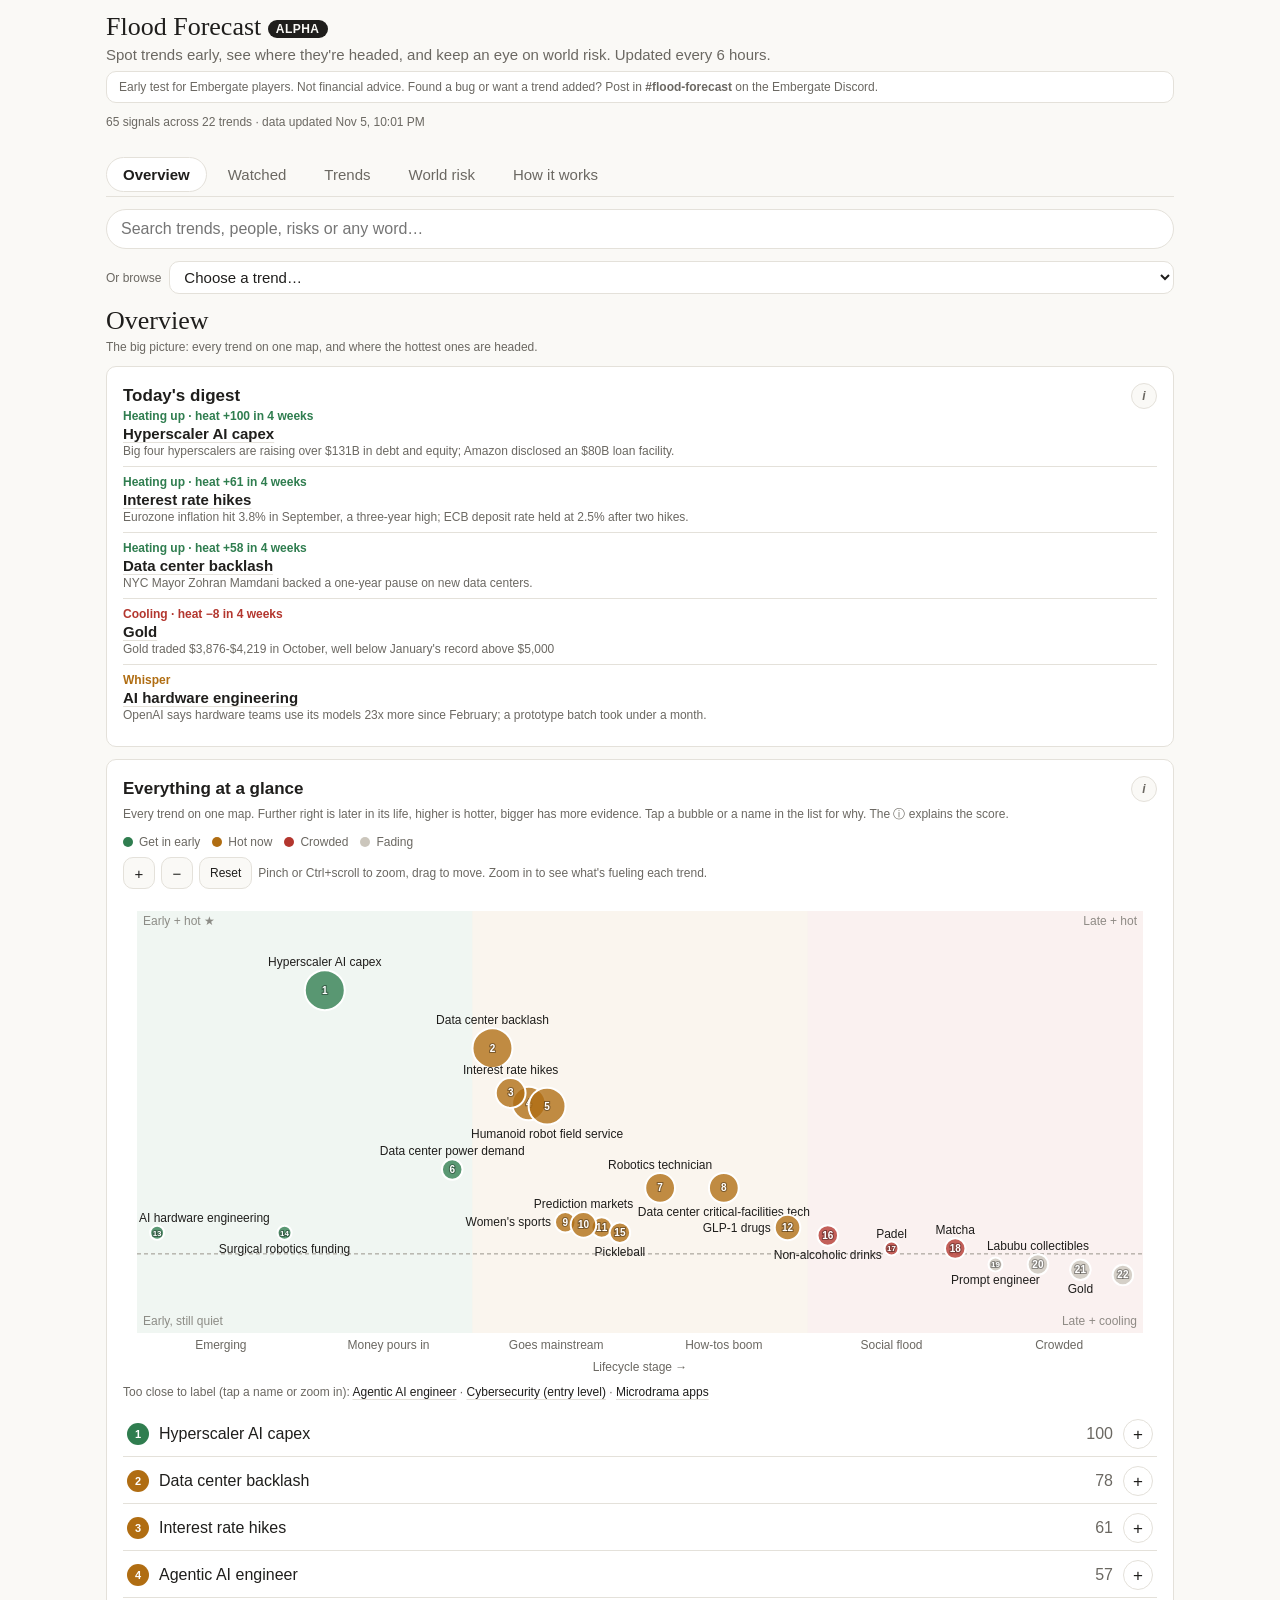
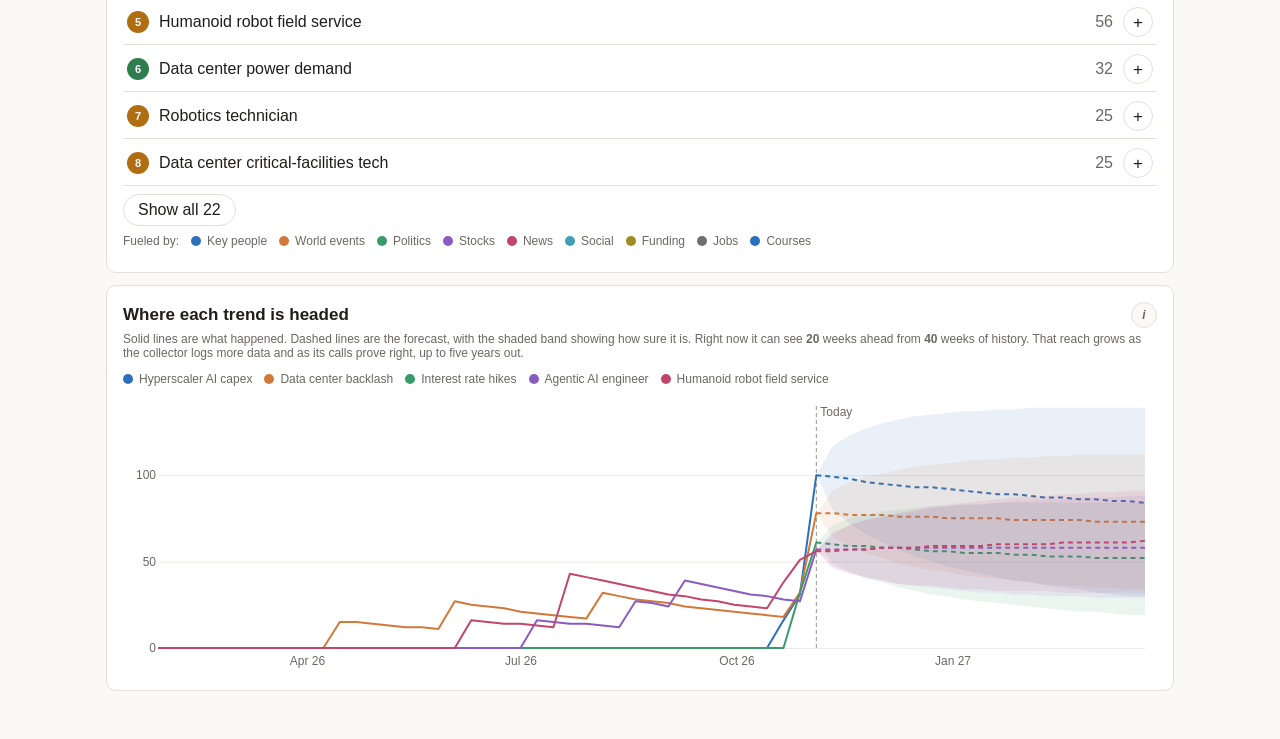
==== commit 7109ec8d: "World risk: every estimate links to its source, 1-in-N odds, plain combined cards; saner heat foreca" ====
--- a/site/index.html
+++ b/site/index.html
@@ -58,7 +58,7 @@
   <section class="card detail" id="trenddetail" hidden>
     <div class="cardhead">
       <h2 class="dname" data-draw="tdname" data-source="map">—</h2>
-      <div class="dbtns"><button class="starbtn" type="button">+ Add to Watched</button><button class="closebtn" type="button" aria-label="Close trend details">Close</button></div>
+      <div class="dbtns"><button class="starbtn" type="button">+ Add to Watched</button><button class="closebtn" type="button" aria-label="Back from trend details">← Back</button></div>
     </div>
     <p class="dstats" data-draw="tdstats" data-source="map">—</p>
     <p class="wstate" data-draw="tdwatchstate" data-source="watchlist">—</p>
@@ -87,7 +87,7 @@
   <section class="card detail" id="persondetail" hidden>
     <div class="cardhead">
       <h2 class="dname" data-draw="pdname" data-source="people">—</h2>
-      <button class="closebtn" type="button" aria-label="Close person details">Close</button>
+      <button class="closebtn" type="button" aria-label="Back from person details">← Back</button>
     </div>
     <p class="dstats" data-draw="pdrole" data-source="people">—</p>
     <div class="dgrid">
@@ -109,7 +109,7 @@
   <section class="card detail" id="riskdetail" hidden>
     <div class="cardhead">
       <h2 class="dname" data-draw="rdname" data-source="risk">—</h2>
-      <button class="closebtn" type="button" aria-label="Close risk details">Close</button>
+      <button class="closebtn" type="button" aria-label="Back from risk details">← Back</button>
     </div>
     <p class="dstats" data-draw="rdlevel" data-source="risk">—</p>
     <div class="dgrid">
@@ -170,7 +170,7 @@
 
     <section class="card" id="forecastcard">
       <div class="cardhead"><h2>Where each trend is headed</h2><button class="infobtn" type="button" aria-expanded="false" aria-label="How to read this">i</button></div>
-      <div class="info" hidden><p><b>How to read it:</b> Solid lines are what happened, dashed lines are the forecast, and the shaded band is how unsure it is. The dashed line marks today.</p><p><b>What it's for:</b> Shows which trends are likely to keep rising or start cooling over the coming weeks.</p><p><b>Watch for:</b> A dashed line still climbing with a narrow band is the strongest call. A very wide band means: don't trust it yet.</p><p><b>The heat score:</b> 0 to 100, where 100 is the hottest trend right now and 50 is half as hot. Signals add points and fade by half every 90 days. The ⓘ on the map has the full explanation.</p><p><b>Above 100:</b> a forecast over 100 means it's projected to get hotter than today's leader.</p></div>
+      <div class="info" hidden><p><b>How to read it:</b> Solid lines are what happened, dashed lines are the forecast, and the shaded band is how unsure it is. The dashed line marks today.</p><p><b>What it's for:</b> Shows which trends are likely to keep rising or start cooling over the coming weeks.</p><p><b>Watch for:</b> A dashed line still climbing with a narrow band is the strongest call. A very wide band means: don't trust it yet.</p><p><b>The heat score:</b> 0 to 100, where 100 is the hottest trend right now and 50 is half as hot. Signals add points and fade by half every 90 days. The ⓘ on the map has the full explanation.</p><p><b>Where the forecast comes from:</b> two parts. First, today's signals fade by half every 90 days, which is certain. Second, new signals are expected at the trend's average weekly pace over the last 26 weeks. A short burst of news doesn't get stretched into a runaway line. The band is the likely range (8 in 10 chance) based on how uneven that pace has been.</p><p><b>Above 100:</b> a forecast over 100 means it's projected to get hotter than today's leader.</p></div>
       <p class="note">Solid lines are what happened. Dashed lines are the forecast, with the shaded band showing how sure it is. Right now it can see <b data-draw="reach" data-source="projection" data-field="horizon_weeks" data-row="0">—</b> weeks ahead from <b data-draw="histw" data-source="projection" data-field="history_weeks" data-row="0">—</b> weeks of history. That reach grows as the collector logs more data and as its calls prove right, up to five years out.</p>
       <div class="legend" data-draw="fclegend" data-source="projection"></div>
       <div class="chart" data-draw="fcchart" data-source="projection"></div>
@@ -269,18 +269,13 @@
 
     <section class="card" id="odds">
       <div class="cardhead"><h2>Realistic odds: what serious forecasters say</h2><button class="infobtn" type="button" aria-expanded="false" aria-label="How to read this">i</button></div>
-      <div class="info" hidden><p><b>How to read it:</b> Each dot is a published estimate from tested forecasters or expert surveys, on a log scale so tiny and large odds both fit. The table pools them into one consensus.</p><p><b>What it's for:</b> Gives you realistic numbers instead of headlines.</p><p><b>Watch for:</b> Compare the per-year column with everyday risks. Gaps between superforecasters and experts show where people genuinely disagree.</p></div>
-      <p class="note">Published estimates from tested forecasters and expert surveys, on a log scale so tiny and large odds both fit. Tap a dot for the source.</p>
+      <div class="info" hidden><p><b>How to read it:</b> Each row is one published estimate. The dot is the estimate, the faint bar is its likely range when the source gave one, and the "1 in" wording turns the percent into everyday odds. Each step on the scale is 10 times likelier than the one before. Blue estimates come from forecasters with a tested track record of accurate predictions, orange from experts and researchers in the field.</p><p><b>All sources combined:</b> where several groups estimated the same outcome, the cards below pool them into one number and show the full range so you can see how much they disagree.</p><p><b>What it's for:</b> Gives you realistic numbers instead of headlines.</p><p><b>Watch for:</b> Compare the per-year figure with everyday risks. Gaps between superforecasters and experts show where people genuinely disagree.</p></div>
+      <p class="note">Published estimates from tested forecasters and expert surveys. Each step on the bar is 10 times likelier than the one before, so tiny and big odds both fit. Tap any source to read it.</p>
       <p class="lede">Bottom line: top forecasters put human extinction by 2100 at about <b data-draw="o_es" data-source="odds" data-field="value" data-where="key=ext_super">—</b>%, and domain experts at about <b data-draw="o_ee" data-source="odds" data-field="value" data-where="key=ext_expert">—</b>%. A disaster killing at least 1 in 10 people is far likelier: <b data-draw="o_cs" data-source="odds" data-field="value" data-where="key=cat_super">—</b>% to <b data-draw="o_ce" data-source="odds" data-field="value" data-where="key=cat_expert">—</b>%. Big but survivable disasters, like a war or pandemic killing over a million people in a year, are the real near-term risk. Nobody can check these numbers until it's too late, so treat them as informed judgment, not fact.</p>
       <div class="chart" data-draw="oddschart" data-source="odds"></div>
-      <h2 style="margin-top:var(--cds-gap-lg)">Triangulated consensus</h2>
-      <p class="note">Each outcome's estimates pooled into one number, plus what that works out to per year. The per-year figure is the one to compare with everyday risks.</p>
-      <div class="tablebox">
-        <table data-source="consensus" data-row-key="outcome">
-          <thead><tr><th data-field="outcome">Outcome</th><th class="r" data-field="estimates">Sources</th><th class="r" data-field="lowest">Lowest</th><th class="r" data-field="highest">Highest</th><th class="r" data-field="consensus">Consensus</th><th class="r" data-field="per_year">Per year</th></tr></thead>
-          <tbody data-draw="ctable"></tbody>
-        </table>
-      </div>
+      <h2 style="margin-top:var(--cds-gap-lg)">All sources combined</h2>
+      <p class="note">Where several groups estimated the same thing, their numbers are pooled into one, using the geometric mean of the odds, the standard way forecasters combine independent estimates. The per-year figure is the easiest to compare with everyday risks.</p>
+      <div class="ccards" data-draw="ccards" data-source="consensus"></div>
     </section>
   </section>
 
--- a/site/styles.css
+++ b/site/styles.css
@@ -133,3 +133,27 @@
 .ff .starkeep { margin-left: 8px; }
 .ff .is-off { display: none !important; }
 .ff .mapkey-list { grid-template-columns: minmax(0, 1fr); } .ff .mapkey-list li { min-width: 0; }
+.ff .oddslegend { display: flex; flex-wrap: wrap; gap: 6px 16px; font-size: var(--cds-font-size-caption); color: var(--color-fg-muted); margin: 4px 0 10px; }
+.ff .oddslegend i { display: inline-block; width: 10px; height: 10px; border-radius: 50%; margin-right: 6px; vertical-align: -1px; }
+.ff .oddsscale { position: relative; height: 16px; margin: 0 14px 4px 0; font-size: 11px; color: var(--color-fg-muted); }
+.ff .oddsscale span { position: absolute; transform: translateX(-50%); white-space: nowrap; }
+.ff .oddsscale span:first-child { transform: none; } .ff .oddsscale span:last-child { transform: translateX(-100%); }
+.ff .oddsgroup { margin: 16px 0 4px; font-size: var(--cds-font-size-body); font-weight: var(--cds-font-weight-medium); color: var(--color-fg); }
+.ff .oddslist { list-style: none; margin: 0; padding: 0; }
+.ff .oddslist li { padding: 8px 0; border-bottom: 1px solid var(--color-border-line); }
+.ff .oddslist li:last-child { border-bottom: 0; }
+.ff .orow { display: flex; justify-content: space-between; gap: 12px; align-items: baseline; }
+.ff .oname { color: var(--color-fg); min-width: 0; }
+.ff .oval { font-weight: var(--cds-font-weight-medium); font-variant-numeric: tabular-nums; color: var(--color-fg); flex: none; }
+.ff .otrack { position: relative; height: 12px; margin: 6px 14px 4px 0; border-radius: 6px;
+  background: linear-gradient(90deg, var(--cds-chart-grid) 1px, transparent 1px) 0 0 / 25% 100%, var(--color-bg); border: 1px solid var(--color-border-line); }
+.ff .orange { position: absolute; top: 3px; height: 4px; border-radius: 2px; opacity: 0.45; }
+.ff .odot { position: absolute; top: 50%; width: 10px; height: 10px; border-radius: 50%; transform: translate(-50%, -50%); }
+.ff .ometa { font-size: var(--cds-font-size-caption); color: var(--color-fg-muted); line-height: 1.45; }
+.ff .ometa a { color: var(--color-fg); text-decoration: underline; text-decoration-color: var(--color-border-line); text-underline-offset: 3px; }
+.ff .ccards { display: grid; gap: 10px; grid-template-columns: repeat(auto-fit, minmax(240px, 1fr)); margin-top: 8px; }
+.ff .ccard { border: 1px solid var(--color-border-line); border-radius: var(--cds-radius); padding: var(--cds-pad-md); background: var(--color-bg); }
+.ff .ccard h4 { margin: 0 0 4px; font-size: var(--cds-font-size-body); font-weight: var(--cds-font-weight-medium); }
+.ff .ccard p { margin: 4px 0 0; font-size: var(--cds-font-size-caption); color: var(--color-fg-muted); line-height: 1.45; }
+.ff .ccard .cbig { font-size: var(--cds-font-size-body); color: var(--color-fg); }
+.ff .ccard .cbig b { font-size: var(--cds-font-size-title); margin-right: 4px; }
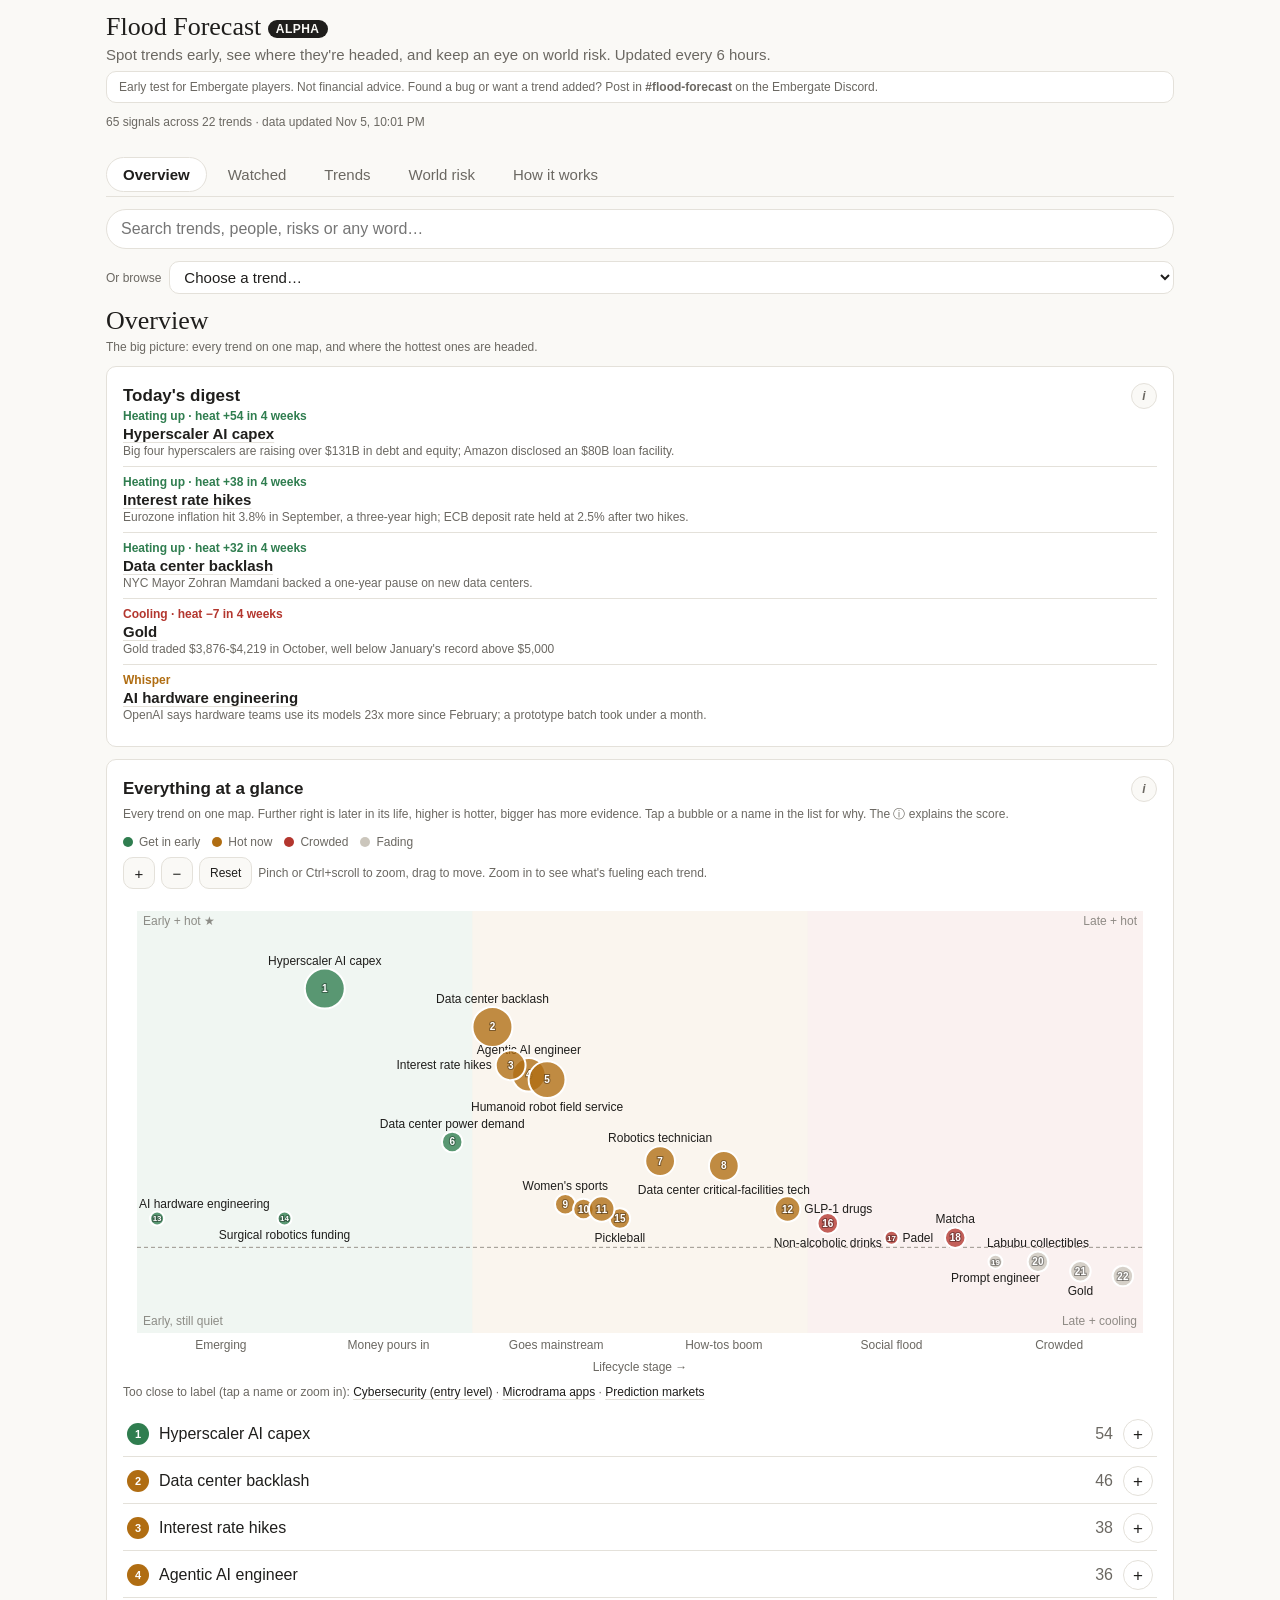
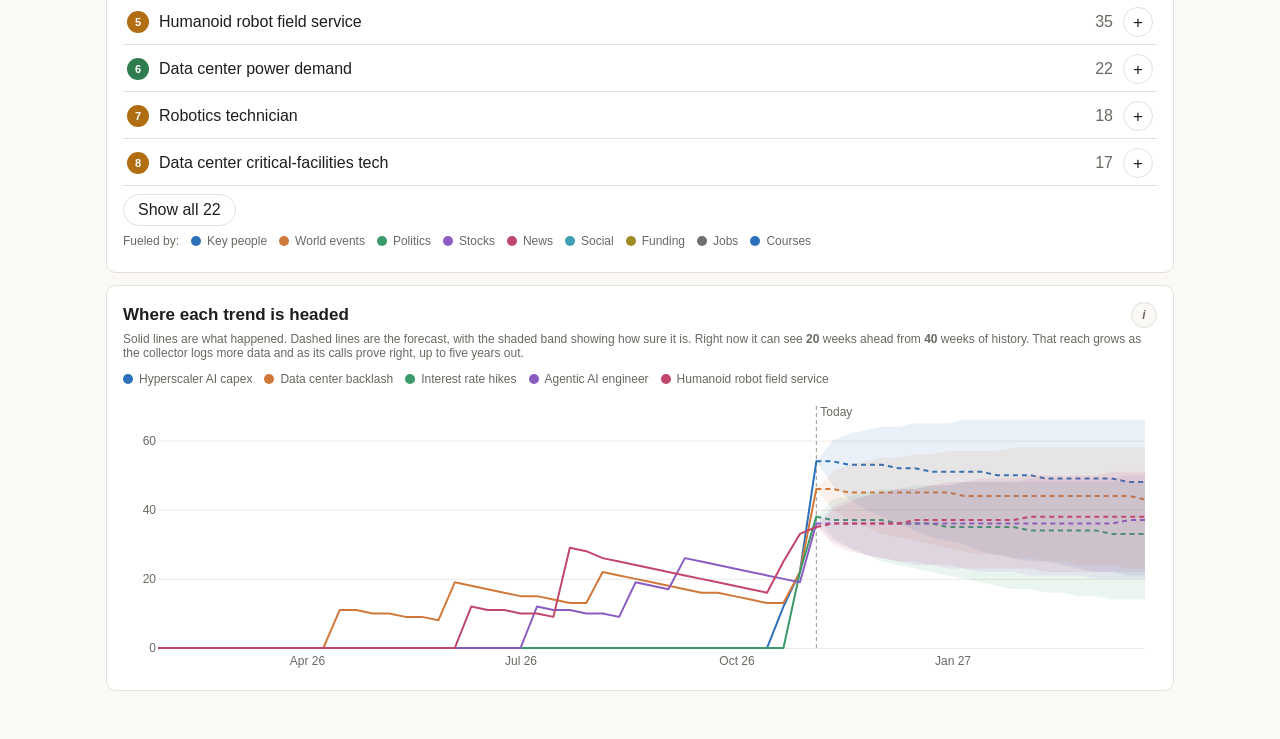
==== commit 3faf78d9: "Fixed 0-100 heat scale with named bands, How it works trust box, readable career years, details togg" ====
--- a/site/index.html
+++ b/site/index.html
@@ -133,13 +133,13 @@
     <div class="pagehead"><h2 class="ptitle">Overview</h2><p class="note">The big picture: every trend on one map, and where the hottest ones are headed.</p></div>
     <section class="card digest" id="digest">
       <div class="cardhead"><h2>Today's digest</h2><button class="infobtn" type="button" aria-expanded="false" aria-label="How to read this">i</button></div>
-      <div class="info" hidden><p><b>How to read it:</b> The three trends that gained the most heat over the last 4 weeks, the one that cooled most, and the newest whisper or new arrival. The number is the change in heat.</p><p><b>What it's for:</b> Your 15-second morning check. Tap any name for the full story.</p><p><b>Watch for:</b> A trend that shows up under Heating up several days running is a real move.</p><p><b>The heat score:</b> 0 to 100, where 100 is the hottest trend right now and 50 is half as hot. Signals add points and fade by half every 90 days. A +15 is about one strong new signal right now.</p></div>
+      <div class="info" hidden><p><b>How to read it:</b> The three trends that gained the most heat over the last 4 weeks, the one that cooled most, and the newest whisper or new arrival. The number is the change in heat.</p><p><b>What it's for:</b> Your 15-second morning check. Tap any name for the full story.</p><p><b>Watch for:</b> A trend that shows up under Heating up several days running is a real move.</p><p><b>The heat score:</b> a fixed 0 to 100 scale. 0 to 20 is quiet, 20 to 40 warming, 40 to 60 hot, 60 to 80 very hot, 80 to 100 red-hot. It can't go above 100. Signals add points and fade by half every 90 days. The ⓘ on the map has the full explanation.</p></div>
       <ul class="dlist" data-draw="digestlist" data-source="digest"></ul>
     </section>
 
     <section class="card" id="glance">
       <div class="cardhead"><h2>Everything at a glance</h2><button class="infobtn" type="button" aria-expanded="false" aria-label="How to read this">i</button></div>
-      <div class="info" hidden><p><b>How to read it:</b> Each bubble is a trend. Left to right is how far along it is; higher means hotter right now; bigger means more evidence. Tap a bubble to open why it's trending, who's behind it, and every source. Zoom in and each bubble sprouts small dots, one per signal type fueling it, sized by how many signals and colored by type.</p><p><b>What it's for:</b> Your 10-second check on what's worth paying attention to.</p><p><b>Watch for:</b> Bubbles in the green zone that are high up: early and heating. A bubble sliding right into red means it's getting crowded. When zoomed in, a trend fueled by Funding and Key people is early; one fueled by Social and Courses is late.</p><p><b>Bubble size:</b> how many signals back it. Big means well proven, small means it could still move a lot.</p><p><b>On a phone:</b> each bubble shows its rank number, and the list under the map matches the numbers to names. Pinch to zoom and the names appear on the map.</p><p><b>The heat score:</b> Every signal adds points: 1 for a strong, fresh signal, 0.5 for one that's building, and −0.5 for one that shows crowding. Points fade by half every 90 days. The trend with the most points right now is 100, and every other trend is scored against it, so 50 means half as hot as the leader. Below 0 means crowding signals outweigh the heat. While the collector is still young, one new signal can move a trend 10 to 20 points. That settles down as more signals come in.</p></div>
+      <div class="info" hidden><p><b>How to read it:</b> Each bubble is a trend. Left to right is how far along it is; higher means hotter right now; bigger means more evidence. Tap a bubble to open why it's trending, who's behind it, and every source. Zoom in and each bubble sprouts small dots, one per signal type fueling it, sized by how many signals and colored by type.</p><p><b>What it's for:</b> Your 10-second check on what's worth paying attention to.</p><p><b>Watch for:</b> Bubbles in the green zone that are high up: early and heating. A bubble sliding right into red means it's getting crowded. When zoomed in, a trend fueled by Funding and Key people is early; one fueled by Social and Courses is late.</p><p><b>Bubble size:</b> how many signals back it. Big means well proven, small means it could still move a lot.</p><p><b>On a phone:</b> each bubble shows its rank number, and the list under the map matches the numbers to names. Pinch to zoom and the names appear on the map.</p><p><b>The heat score:</b> A fixed scale from 0 to 100 that means the same thing every day. 0 to 20 is quiet, 20 to 40 is warming, 40 to 60 is hot, 60 to 80 is very hot, and 80 to 100 is red-hot. Below 0 means crowding signals outweigh the heat. Every signal adds points: 1 for a strong, fresh signal, 0.5 for one that's building, and −0.5 for one that shows crowding, and points fade by half every 90 days. About 2 strong fresh signals gets a trend to 20, about 6 gets it to 50, and it takes roughly 18 or more to pass 90. The closer a trend gets to 100, the more signals each extra point takes, so it can never go past 100. Early on, with few signals, one new signal can move a trend 10 points or so.</p></div>
       <p class="note">Every trend on one map. Further right is later in its life, higher is hotter, bigger has more evidence. Tap a bubble or a name in the list for why. The ⓘ explains the score.</p>
       <div class="legend">
         <span><i class="sw zone" data-z="Get in early"></i>Get in early</span>
@@ -170,7 +170,7 @@
 
     <section class="card" id="forecastcard">
       <div class="cardhead"><h2>Where each trend is headed</h2><button class="infobtn" type="button" aria-expanded="false" aria-label="How to read this">i</button></div>
-      <div class="info" hidden><p><b>How to read it:</b> Solid lines are what happened, dashed lines are the forecast, and the shaded band is how unsure it is. The dashed line marks today.</p><p><b>What it's for:</b> Shows which trends are likely to keep rising or start cooling over the coming weeks.</p><p><b>Watch for:</b> A dashed line still climbing with a narrow band is the strongest call. A very wide band means: don't trust it yet.</p><p><b>The heat score:</b> 0 to 100, where 100 is the hottest trend right now and 50 is half as hot. Signals add points and fade by half every 90 days. The ⓘ on the map has the full explanation.</p><p><b>Where the forecast comes from:</b> two parts. First, today's signals fade by half every 90 days, which is certain. Second, new signals are expected at the trend's average weekly pace over the last 26 weeks. A short burst of news doesn't get stretched into a runaway line. The band is the likely range (8 in 10 chance) based on how uneven that pace has been.</p><p><b>Above 100:</b> a forecast over 100 means it's projected to get hotter than today's leader.</p></div>
+      <div class="info" hidden><p><b>How to read it:</b> Solid lines are what happened, dashed lines are the forecast, and the shaded band is how unsure it is. The dashed line marks today.</p><p><b>What it's for:</b> Shows which trends are likely to keep rising or start cooling over the coming weeks.</p><p><b>Watch for:</b> A dashed line still climbing with a narrow band is the strongest call. A very wide band means: don't trust it yet.</p><p><b>The heat score:</b> a fixed 0 to 100 scale. 0 to 20 is quiet, 20 to 40 warming, 40 to 60 hot, 60 to 80 very hot, 80 to 100 red-hot. It can't go above 100. Signals add points and fade by half every 90 days. The ⓘ on the map has the full explanation.</p><p><b>Where the forecast comes from:</b> two parts. First, today's signals fade by half every 90 days, which is certain. Second, new signals are expected at the trend's average weekly pace over the last 26 weeks. A short burst of news doesn't get stretched into a runaway line. The band is the likely range (8 in 10 chance) based on how uneven that pace has been.</p></div>
       <p class="note">Solid lines are what happened. Dashed lines are the forecast, with the shaded band showing how sure it is. Right now it can see <b data-draw="reach" data-source="projection" data-field="horizon_weeks" data-row="0">—</b> weeks ahead from <b data-draw="histw" data-source="projection" data-field="history_weeks" data-row="0">—</b> weeks of history. That reach grows as the collector logs more data and as its calls prove right, up to five years out.</p>
       <div class="legend" data-draw="fclegend" data-source="projection"></div>
       <div class="chart" data-draw="fcchart" data-source="projection"></div>
@@ -181,7 +181,7 @@
     <div class="pagehead"><h2 class="ptitle">Watched</h2><p class="note">Trends you starred: what they were, what they are now, and whether each one is speeding up, cooling off or turning into a problem.</p></div>
     <section class="card" id="watchlistcard">
       <div class="cardhead"><h2>Your watchlist</h2><button class="infobtn" type="button" aria-expanded="false" aria-label="How to read this">i</button></div>
-      <div class="info" hidden><p><b>How to read it:</b> Each card compares a trend 30 days ago, when you started watching, and now. The line is its heat over the last year. Tap a name for the full why.</p><p><b>What it's for:</b> Following the few trends that matter to you without digging through everything else.</p><p><b>Watch for:</b> Trending harder means heat is up or it moved toward hot. Cooling off means heat is dropping. Becoming a problem means it just slid into crowded or fading.</p><p><b>The ! badge:</b> green means a big good change (up 5 or more, or moved toward hot), red means a big bad one (down 5 or more, or slid into crowded or fading).</p><p><b>The heat score:</b> 0 to 100, where 100 is the hottest trend right now and 50 is half as hot. Signals add points and fade by half every 90 days. The ⓘ on the map has the full explanation.</p></div>
+      <div class="info" hidden><p><b>How to read it:</b> Each card compares a trend 30 days ago, when you started watching, and now. The line is its heat over the last year. Tap a name for the full why.</p><p><b>What it's for:</b> Following the few trends that matter to you without digging through everything else.</p><p><b>Watch for:</b> Trending harder means heat is up or it moved toward hot. Cooling off means heat is dropping. Becoming a problem means it just slid into crowded or fading.</p><p><b>The ! badge:</b> green means a big good change (up 5 or more, or moved toward hot), red means a big bad one (down 5 or more, or slid into crowded or fading).</p><p><b>The heat score:</b> a fixed 0 to 100 scale. 0 to 20 is quiet, 20 to 40 warming, 40 to 60 hot, 60 to 80 very hot, 80 to 100 red-hot. It can't go above 100. Signals add points and fade by half every 90 days. The ⓘ on the map has the full explanation.</p></div>
       <div class="wgrid" data-draw="wcards" data-source="watched trend"></div>
     </section>
     <section class="card" id="watchhow">
@@ -194,22 +194,22 @@
     <div class="pagehead"><h2 class="ptitle">Trends</h2><p class="note">What's heating up, which signal types are driving it, and the raw signals behind every number.</p></div>
     <section class="card" id="trendcard">
       <div class="cardhead"><h2>Heat over time</h2><button class="infobtn" type="button" aria-expanded="false" aria-label="How to read this">i</button></div>
-      <div class="info" hidden><p><b>How to read it:</b> Each line is one trend's heat over the last year, measured weekly.</p><p><b>What it's for:</b> Shows momentum: is a trend speeding up, flat, or fading?</p><p><b>Watch for:</b> Lines that bend upward sharply are breakouts. A line rolling over after a peak often means crowding.</p><p><b>The heat score:</b> 0 to 100, where 100 is the hottest trend right now and 50 is half as hot. Signals add points and fade by half every 90 days. The ⓘ on the map has the full explanation.</p></div>
-      <p class="note">Weekly heat per field over the last year, scored 0 to 100 (100 is the hottest trend today). Rising lines are heating up. Fills in more as the collector logs signals.</p>
+      <div class="info" hidden><p><b>How to read it:</b> Each line is one trend's heat over the last year, measured weekly.</p><p><b>What it's for:</b> Shows momentum: is a trend speeding up, flat, or fading?</p><p><b>Watch for:</b> Lines that bend upward sharply are breakouts. A line rolling over after a peak often means crowding.</p><p><b>The heat score:</b> a fixed 0 to 100 scale. 0 to 20 is quiet, 20 to 40 warming, 40 to 60 hot, 60 to 80 very hot, 80 to 100 red-hot. It can't go above 100. Signals add points and fade by half every 90 days. The ⓘ on the map has the full explanation.</p></div>
+      <p class="note">Weekly heat per field over the last year, on the fixed 0 to 100 heat scale. Rising lines are heating up. Fills in more as the collector logs signals.</p>
       <div class="chart" data-draw="trendchart" data-source="trend"></div>
     </section>
 
     <div class="grid">
       <section class="card" id="heatmap">
         <div class="cardhead"><h2>Heat map: field by signal type</h2><button class="infobtn" type="button" aria-expanded="false" aria-label="How to read this">i</button></div>
-      <div class="info" hidden><p><b>How to read it:</b> Rows are trends, columns are signal types. Darker blue is hotter; red means crowding signals.</p><p><b>What it's for:</b> Shows what's driving each trend: money, jobs, social buzz, politics or key people.</p><p><b>Watch for:</b> Trends hot in Funding or Key people but cold in Social are early. Hot in Social and Courses means late.</p><p><b>The heat score:</b> 0 to 100, where each square is scored against the hottest trend overall, so squares are usually smaller. Signals add points and fade by half every 90 days. The ⓘ on the map has the full explanation.</p></div>
+      <div class="info" hidden><p><b>How to read it:</b> Rows are trends, columns are signal types. Darker blue is hotter; red means crowding signals.</p><p><b>What it's for:</b> Shows what's driving each trend: money, jobs, social buzz, politics or key people.</p><p><b>Watch for:</b> Trends hot in Funding or Key people but cold in Social are early. Hot in Social and Courses means late.</p><p><b>The heat score:</b> the same fixed 0 to 100 scale as the trends, for one trend and one signal type at a time, so squares are usually small. Darker means hotter.</p></div>
         <p class="note">Darker blue is hotter. Red cells mean crowding signals.</p>
         <div class="chart" data-draw="heatmapchart" data-source="grid"></div>
       </section>
       <section class="card" id="catbars">
         <div class="cardhead"><h2>Which signal types are peaking</h2><button class="infobtn" type="button" aria-expanded="false" aria-label="How to read this">i</button></div>
-      <div class="info" hidden><p><b>How to read it:</b> Each bar is total heat for one signal type across every trend.</p><p><b>What it's for:</b> Shows where the action is right now across the whole world.</p><p><b>Watch for:</b> When Funding and Key people lead, new waves are starting. When Courses and Social lead, a lot of things are peaking.</p><p><b>The score:</b> these bars add up every trend, so they're scored on their own: the hottest signal type is 100 and the rest are a share of it.</p></div>
-        <p class="note">Total heat per signal type across every field, scored so the hottest type is 100.</p>
+      <div class="info" hidden><p><b>How to read it:</b> Each bar is one signal type's share of all the heat across every trend.</p><p><b>What it's for:</b> Shows where the action is right now across the whole world.</p><p><b>Watch for:</b> When Funding and Key people lead, new waves are starting. When Courses and Social lead, a lot of things are peaking.</p><p><b>The numbers:</b> each bar is that signal type's share of all the heat across every trend, so they add up to 100%.</p></div>
+        <p class="note">Each signal type's share of all the heat right now. The shares add up to 100%.</p>
         <div class="chart" data-draw="catchart" data-source="cats"></div>
       </section>
     </div>
@@ -280,14 +280,30 @@
   </section>
 
   <section class="page" id="model" role="tabpanel" hidden>
-    <div class="pagehead"><h2 class="ptitle">How it works</h2><p class="note">The career forecasts, the influence network, how accurate the model has been, and the method.</p></div>
+    <div class="pagehead"><h2 class="ptitle">How it works</h2><p class="note">How much to trust each part, when today's career fields are likely to get crowded, and the method behind it.</p></div>
+    <section class="card trust" id="trust">
+      <div class="cardhead"><h2>How much to trust this</h2><button class="infobtn" type="button" aria-expanded="false" aria-label="How to read this">i</button></div>
+      <div class="info" hidden><p><b>How to read it:</b> Each part of the app gets a plain rating, worked out from the live numbers: how much data is behind it and how well it has done when checked.</p><p><b>What it's for:</b> So you know which numbers to lean on and which to treat as a rough guide.</p><p><b>Watch for:</b> Ratings move up as the collector gathers more signals and the weekly accuracy checks come in.</p></div>
+      <ul class="trustlist" data-draw="trustbox" data-source="radar"></ul>
+    </section>
     <section class="tiles" id="tiles">
-      <div class="card tile"><span class="label">Robotics technician floods around</span><span class="num" data-draw="t_robot" data-source="forecasts" data-field="flood_year" data-where="field=Robotics%20technician">—</span></div>
-      <div class="card tile"><span class="label">Agentic AI engineer floods around</span><span class="num" data-draw="t_agent" data-source="forecasts" data-field="flood_year" data-where="field=Agentic%20AI%20engineer">—</span></div>
-      <div class="card tile"><span class="label">Backtest average miss (years)</span><span class="num" data-draw="t_mae" data-source="model" data-field="mae_years">—</span></div>
-      <div class="card tile"><span class="label">Past trends the model learned from</span><span class="num" data-draw="t_cases" data-source="model" data-field="past_cases">—</span></div>
-    </section>
-
+      <div class="card tile"><span class="label">Robotics technician gets crowded around</span><span class="num" data-draw="t_robot" data-source="forecasts" data-field="flood_year" data-where="field=Robotics%20technician">—</span></div>
+      <div class="card tile"><span class="label">Agentic AI engineer gets crowded around</span><span class="num" data-draw="t_agent" data-source="forecasts" data-field="flood_year" data-where="field=Agentic%20AI%20engineer">—</span></div>
+    </section>
+
+    <section class="card" id="forecasts">
+        <div class="cardhead"><h2>When today's fields get crowded</h2><button class="infobtn" type="button" aria-expanded="false" aria-label="How to read this">i</button></div>
+      <div class="info" hidden><p><b>How to read it:</b> Each row is a career field: roughly when it gets crowded, the likely range, and about how many years are left. "May be crowding now" means the range has already started.</p><p><b>What it's for:</b> Helps decide which skills are worth building now.</p><p><b>Watch for:</b> More years left plus a high barrier to entry is the safest bet.</p></div>
+        <p class="note">When each field is likely to get crowded, meaning more people chasing it than there are good jobs. Hard to enter: 1 means anyone with a laptop can get in within weeks, 5 means hands-on skill, credentials and years. Years are rounded, and the range is the honest error from past trends.</p>
+        <div class="tablebox">
+          <table data-source="forecasts" data-row-key="field">
+            <thead><tr><th data-field="field">Field</th><th class="r" data-field="barrier">Hard to enter</th><th class="r" data-field="flood_year">Crowded around</th><th class="r" data-field="low">Likely range</th><th class="r" data-field="years_left">Years left</th></tr></thead>
+            <tbody data-draw="ftable"></tbody>
+          </table>
+        </div>
+      </section>
+    <button class="curiousbtn" type="button" aria-expanded="false" aria-controls="curious"><span class="c-show">For the curious: timelines, backtest, influence network and method ▾</span><span class="c-hide">Hide the details ▴</span></button>
+    <div class="curious" id="curious" hidden>
     <section class="card" id="timeline">
       <div class="cardhead"><h2>Trend timelines and forecasts</h2><button class="infobtn" type="button" aria-expanded="false" aria-label="How to read this">i</button></div>
       <div class="info" hidden><p><b>How to read it:</b> Each row is a trend's lifecycle. Filled dots happened; hollow dots are forecasts with a range bar.</p><p><b>What it's for:</b> Shows how past trends played out, so you can judge the forecasts for today's fields.</p><p><b>Watch for:</b> How long past trends took from job spike to flooded. Newer trends move faster.</p></div>
@@ -305,17 +321,7 @@
     </section>
 
     <div class="grid">
-      <section class="card" id="forecasts">
-        <div class="cardhead"><h2>Forecasts for today's fields</h2><button class="infobtn" type="button" aria-expanded="false" aria-label="How to read this">i</button></div>
-      <div class="info" hidden><p><b>How to read it:</b> Each row is a career field with its forecast flood year, the range, and years left before it gets crowded.</p><p><b>What it's for:</b> Helps decide which skills are worth building now.</p><p><b>Watch for:</b> More years left plus a high barrier to entry is the safest bet.</p></div>
-        <p class="note">Barrier: 1 means anyone with a laptop can enter in weeks, 5 means physical skill, credentials and years.</p>
-        <div class="tablebox">
-          <table data-source="forecasts" data-row-key="field">
-            <thead><tr><th data-field="field">Field</th><th class="r" data-field="barrier">Barrier</th><th class="r" data-field="flood_year">Floods</th><th class="r" data-field="low">Earliest</th><th class="r" data-field="high">Latest</th><th class="r" data-field="years_left">Years left</th></tr></thead>
-            <tbody data-draw="ftable"></tbody>
-          </table>
-        </div>
-      </section>
+      
 
       <section class="card" id="backtest">
         <div class="cardhead"><h2>Backtest: would it have called the past?</h2><button class="infobtn" type="button" aria-expanded="false" aria-label="How to read this">i</button></div>
@@ -328,7 +334,7 @@
     <section class="card" id="network">
       <div class="cardhead"><h2>Influence network</h2><button class="infobtn" type="button" aria-expanded="false" aria-label="How to read this">i</button></div>
       <div class="info" hidden><p><b>How to read it:</b> Arrows show which signal types push others. Thicker means stronger; tap an arrow for its lead time.</p><p><b>What it's for:</b> Explains why a spike in one place predicts movement somewhere else later.</p><p><b>Watch for:</b> Strengths change as the model relearns daily. Arrows getting thicker are patterns it's confirming.</p></div>
-      <p class="note">How each kind of signal pushes the others, including what key people say and do. Thicker arrows push harder. Tap an arrow for its lead time. Strengths start as estimates and get relearned as the hourly collector logs signals.</p>
+      <p class="note">How each kind of signal pushes the others, including what key people say and do. Thicker arrows push harder. Tap an arrow for its lead time. Strengths start as estimates and get relearned once a day from the signals the collector logs every 6 hours. It shows what tends to come first, not proof that one causes the other.</p>
       <div class="chart net" data-draw="network" data-source="edges"></div>
     </section>
 
@@ -343,7 +349,7 @@
       <h2>How the algorithm works</h2>
       <p class="method-lede">Any trend, in tech, money, culture, health or anything else, moves through the same six stages: it emerges, money floods in, it goes mainstream, how-tos and copycats boom, content floods social media, then it is crowded. A collector runs every 6 hours, watching key people in world power, money, AI and industry, plus stocks, politics, world events, news and social buzz, across sectors from AI and jobs to farms, oil, electricity, water and infrastructure. The model learns how long each stage lasts and forecasts what is next. Hands-on fields buy about <b data-draw="barrier" data-source="model" data-field="per_barrier_point">—</b> extra years per barrier point, and every year later a trend starts shortens its runway by <b data-draw="speed" data-source="model" data-field="per_year_later">—</b> years.</p>
       <ol>
-        <li>Heat score: every signal counts 1 point if it's hot, 0.5 if it's building and −0.5 if it shows crowding, and fades by half every 90 days. Points are turned into a 0 to 100 score where 100 is the hottest trend right now, so every chart reads on the same scale. A score of 50 means half as hot as the leader.</li>
+        <li>Heat score: every signal counts 1 point if it's hot, 0.5 if it's building and −0.5 if it shows crowding, and fades by half every 90 days. Points are turned into a fixed 0 to 100 score (20 warming, 40 hot, 60 very hot, 80 red-hot) that means the same every day and can't go past 100. A score of 50 means half as hot as the leader.</li>
         <li>Each trend gets a year for every stage it has reached.</li>
         <li>The model learns the runway (years from job spike to flooded) from two things: when the trend started, and how hard the field is to enter.</li>
         <li>Fields that still are not crowded, like wind turbine and EV techs, count as "at least this long", so hands-on work isn't underestimated.</li>
@@ -351,6 +357,7 @@
       </ol>
       <p class="label">Stage years for past trends are estimates from well-documented history, not measured job-posting series. Treat forecasts as ranges, not dates. Surprises like a new law, a crash or a breakthrough can break any model.</p>
     </section>
+    </div>
   </section>
 </div>
 </div>
--- a/site/styles.css
+++ b/site/styles.css
@@ -157,3 +157,17 @@
 .ff .ccard p { margin: 4px 0 0; font-size: var(--cds-font-size-caption); color: var(--color-fg-muted); line-height: 1.45; }
 .ff .ccard .cbig { font-size: var(--cds-font-size-body); color: var(--color-fg); }
 .ff .ccard .cbig b { font-size: var(--cds-font-size-title); margin-right: 4px; }
+.ff .trustlist { list-style: none; margin: 0; padding: 0; }
+.ff .trustlist li { padding: 10px 0; border-bottom: 1px solid var(--color-border-line); }
+.ff .trustlist li:last-child { border-bottom: 0; }
+.ff .trow { display: flex; justify-content: space-between; align-items: center; gap: 10px; }
+.ff .tname { font-weight: var(--cds-font-weight-medium); }
+.ff .twhy { margin: 4px 0 0; font-size: var(--cds-font-size-caption); color: var(--color-fg-muted); line-height: 1.45; }
+.ff .tile .num .tsub { display: block; font-family: var(--font-anthropic-sans); font-size: var(--cds-font-size-caption); color: var(--color-fg-muted); margin-top: 4px; }
+.ff .curiousbtn { width: 100%; margin: var(--cds-gap-md) 0; padding: 12px 14px; border-radius: var(--cds-radius); border: 1px dashed var(--color-border-line); background: none; color: var(--color-fg); font: inherit; text-align: left; cursor: pointer; }
+.ff .curiousbtn .c-hide { display: none; }
+.ff .curiousbtn[aria-expanded="true"] .c-show { display: none; }
+.ff .curiousbtn[aria-expanded="true"] .c-hide { display: inline; }
+.ff .curious { display: grid; gap: var(--cds-gap-lg); }
+.ff .curious[hidden] { display: none; }
+.ff td.nowrap { white-space: nowrap; }
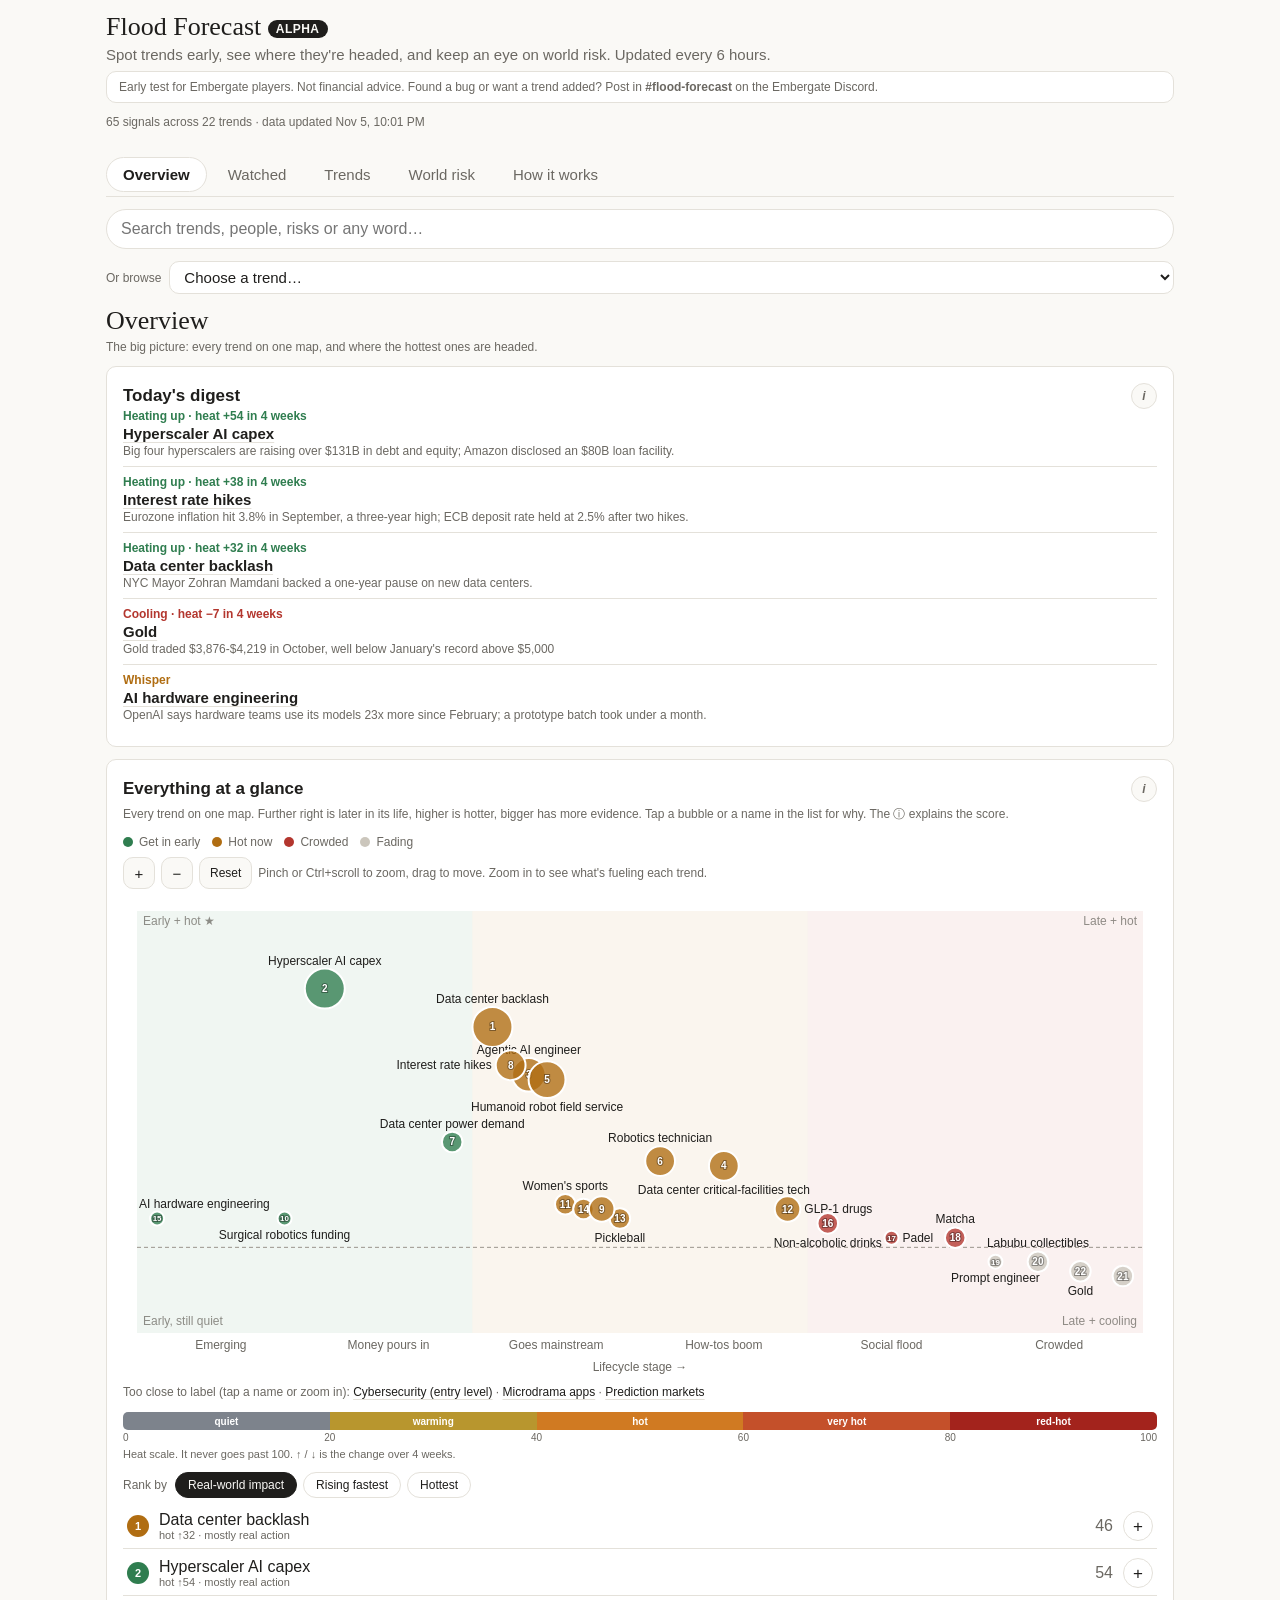
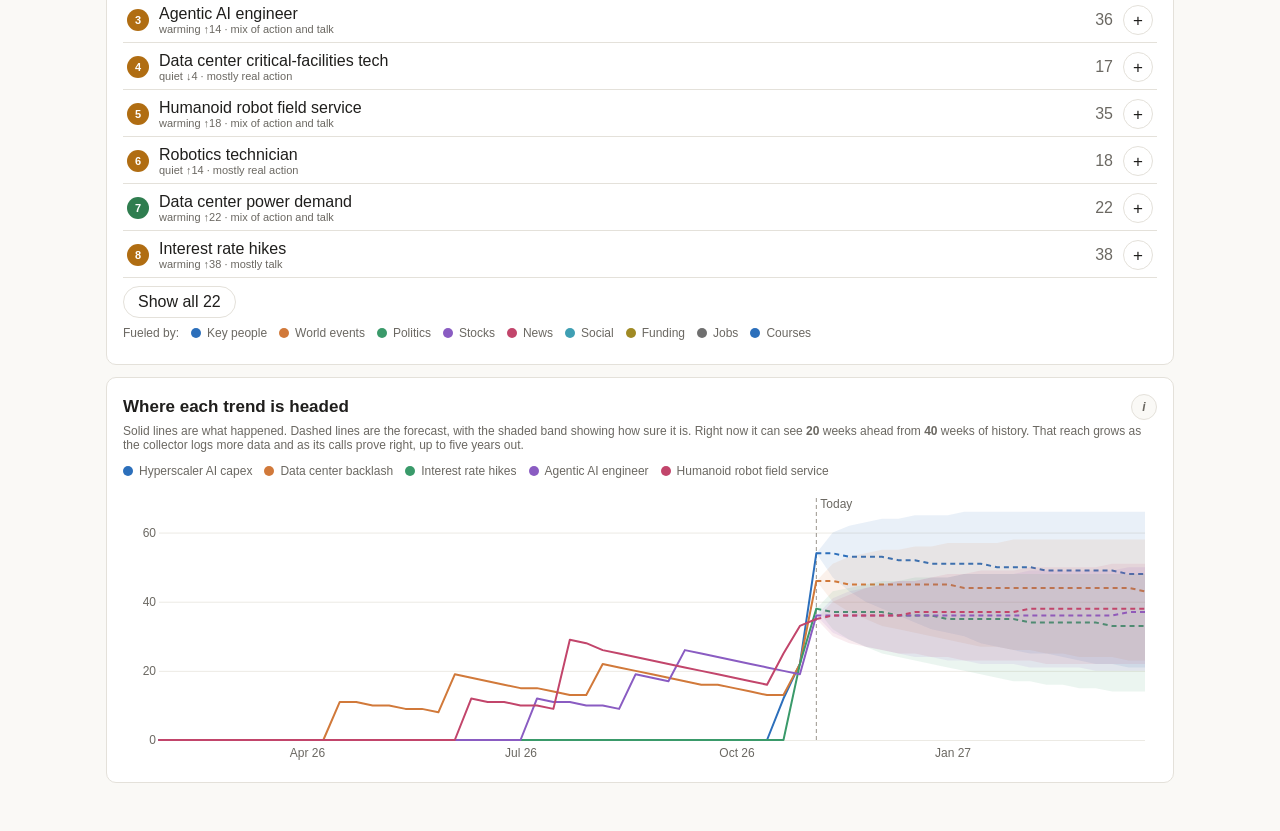
==== commit 329fca63: "Learning loop in the app: track record card, self-tuned settings, one-off spike count, outlet counts" ====
--- a/site/index.html
+++ b/site/index.html
@@ -286,6 +286,11 @@
       <div class="info" hidden><p><b>How to read it:</b> Each part of the app gets a plain rating, worked out from the live numbers: how much data is behind it and how well it has done when checked.</p><p><b>What it's for:</b> So you know which numbers to lean on and which to treat as a rough guide.</p><p><b>Watch for:</b> Ratings move up as the collector gathers more signals and the weekly accuracy checks come in.</p></div>
       <ul class="trustlist" data-draw="trustbox" data-source="radar"></ul>
     </section>
+        <section class="card" id="calls">
+      <div class="cardhead"><h2>Track record: calls and how they turned out</h2><button class="infobtn" type="button" aria-expanded="false" aria-label="How to read this">i</button></div>
+      <div class="info" hidden><p><b>How to read it:</b> Every week the collector writes down a clear call for each trend, like "hotter in 30 days" or "moves into crowded". 30 days later it checks what actually happened and marks it right or wrong. Nothing gets edited after the fact.</p><p><b>What it's for:</b> This is how the app learns. Once a month it adjusts its own settings, like how much each kind of signal counts and how fast heat fades, toward whatever would have made past calls more accurate. Every change is logged here.</p><p><b>Watch for:</b> A coin flip gets about half right. The goal is 75 to 85% over time. Expect a few months of calls before the number means much.</p></div>
+      <div data-draw="callslist" data-source="calls"></div>
+    </section>
     <section class="tiles" id="tiles">
       <div class="card tile"><span class="label">Robotics technician gets crowded around</span><span class="num" data-draw="t_robot" data-source="forecasts" data-field="flood_year" data-where="field=Robotics%20technician">—</span></div>
       <div class="card tile"><span class="label">Agentic AI engineer gets crowded around</span><span class="num" data-draw="t_agent" data-source="forecasts" data-field="flood_year" data-where="field=Agentic%20AI%20engineer">—</span></div>
--- a/site/styles.css
+++ b/site/styles.css
@@ -171,3 +171,22 @@
 .ff .curious { display: grid; gap: var(--cds-gap-lg); }
 .ff .curious[hidden] { display: none; }
 .ff td.nowrap { white-space: nowrap; }
+.ff .mk-sorts { display: flex; flex-wrap: wrap; align-items: center; gap: 6px; margin: 12px 0 6px; }
+.ff .mk-sortlead { font-size: var(--cds-font-size-caption); color: var(--color-fg-muted); margin-right: 2px; }
+.ff .chipbtn { border: 1px solid var(--color-border-line); background: none; color: var(--color-fg); border-radius: 999px; padding: 5px 12px; font: inherit; font-size: var(--cds-font-size-caption); cursor: pointer; }
+.ff .chipbtn[aria-pressed="true"] { background: var(--color-fg); color: var(--color-bg); border-color: var(--color-fg); }
+.ff .mk-name { display: flex; flex-direction: column; white-space: normal; }
+.ff .mk-title { overflow: hidden; text-overflow: ellipsis; white-space: nowrap; }
+.ff .mk-sub { font-size: 11px; color: var(--color-fg-muted); overflow: hidden; text-overflow: ellipsis; white-space: nowrap; }
+.ff .heatstrip { margin: 10px 0 4px; }
+.ff .hs-bar { display: grid; grid-template-columns: repeat(5, 1fr); height: 18px; border-radius: 5px; overflow: hidden; }
+.ff .hs-bar span { display: flex; align-items: center; justify-content: center; font-size: 10px; color: #fff; font-weight: 600; white-space: nowrap; }
+.ff .hs-bar span:nth-child(1) { background: #7d838c; } .ff .hs-bar span:nth-child(2) { background: #b8962e; } .ff .hs-bar span:nth-child(3) { background: #d07a22; } .ff .hs-bar span:nth-child(4) { background: #c4502a; } .ff .hs-bar span:nth-child(5) { background: #a3231c; }
+.ff .hs-lab { position: relative; height: 14px; font-size: 10px; color: var(--color-fg-muted); margin-top: 2px; }
+.ff .hs-lab span { position: absolute; transform: translateX(-50%); }
+.ff .hs-lab span:first-child { transform: none; } .ff .hs-lab span:last-child { transform: translateX(-100%); }
+.ff .hs-note { font-size: 11px; color: var(--color-fg-muted); margin-top: 2px; }
+.ff .calllist { list-style: none; margin: 8px 0 0; padding: 0; }
+.ff .calllist li { display: flex; gap: 10px; align-items: baseline; padding: 6px 0; border-bottom: 1px solid var(--color-border-line); font-size: var(--cds-font-size-caption); }
+.ff .calllist li:last-child { border-bottom: 0; }
+.ff .calllist .pill { flex: none; }
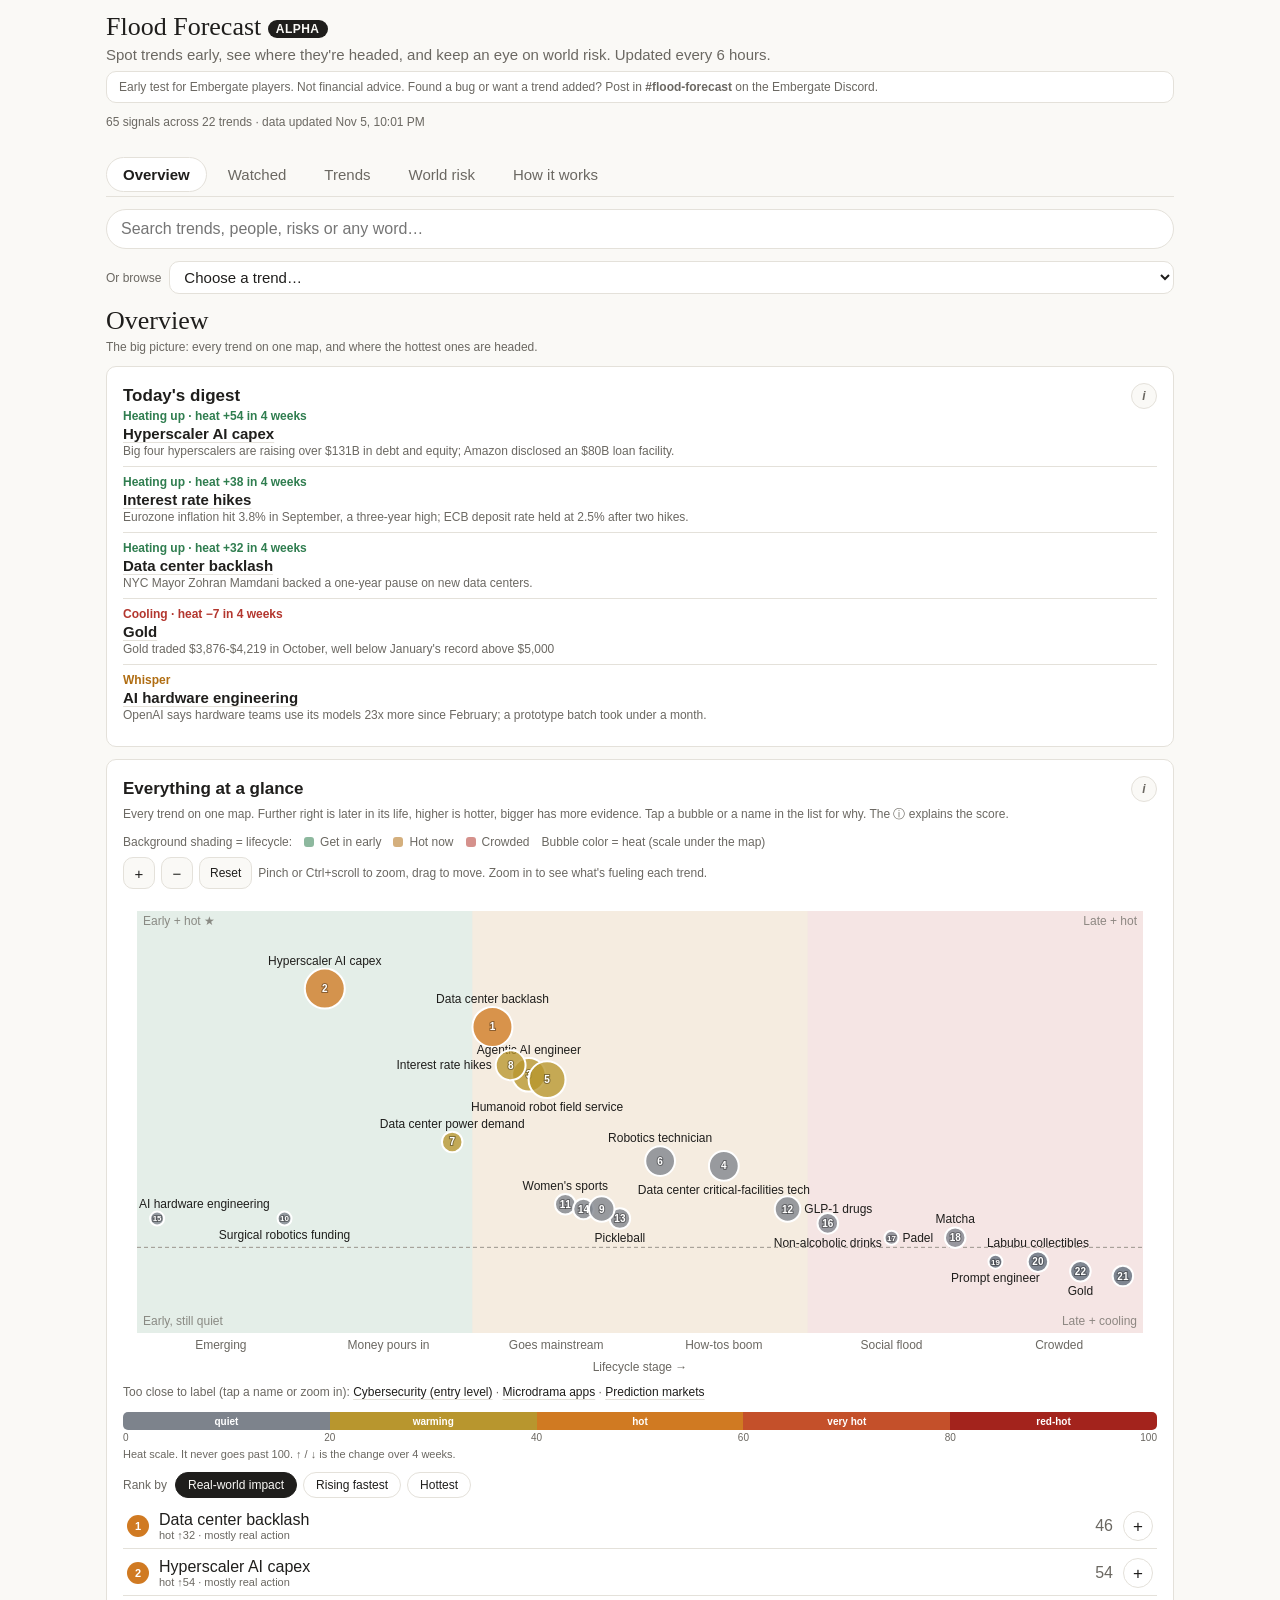
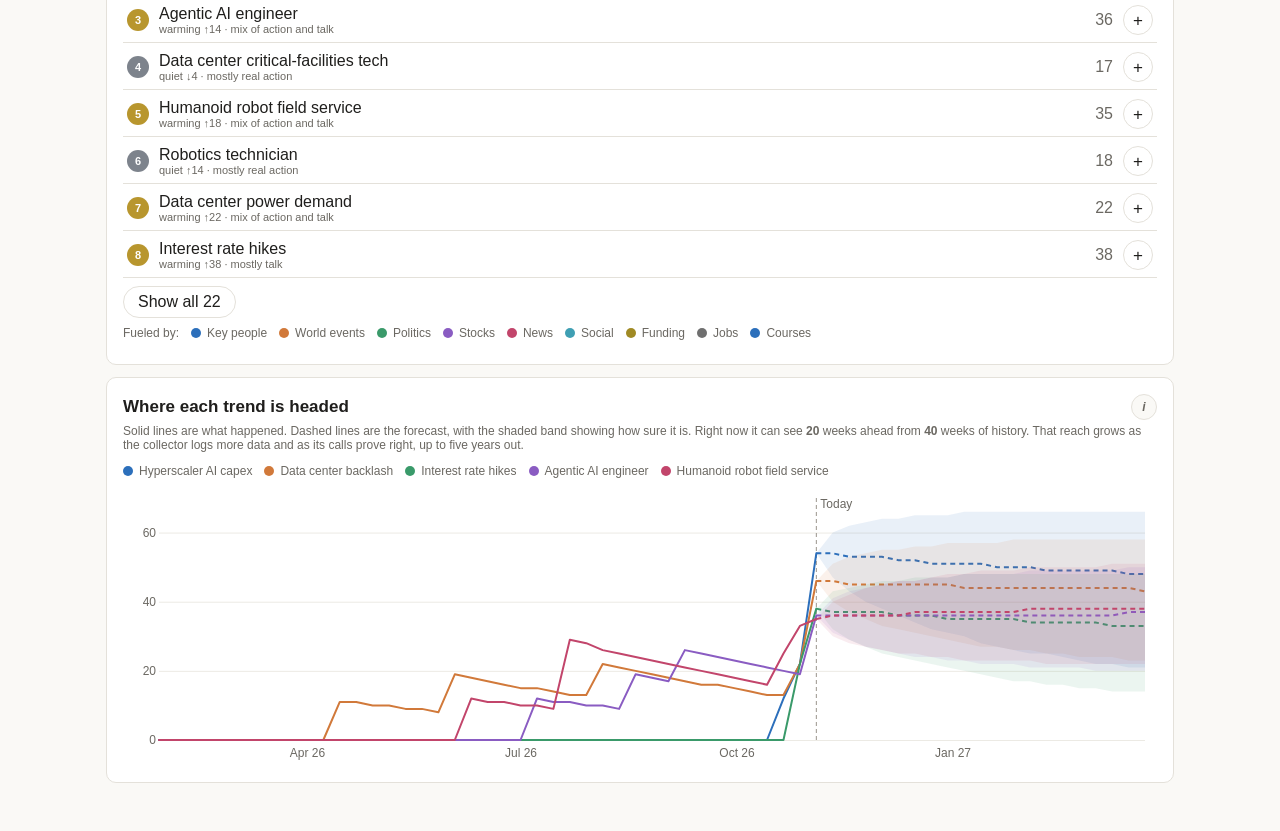
==== commit ceb8b03d: "One color meaning: bubbles and list colored by heat to match the scale; shading shows lifecycle Co-A" ====
--- a/site/index.html
+++ b/site/index.html
@@ -139,13 +139,14 @@
 
     <section class="card" id="glance">
       <div class="cardhead"><h2>Everything at a glance</h2><button class="infobtn" type="button" aria-expanded="false" aria-label="How to read this">i</button></div>
-      <div class="info" hidden><p><b>How to read it:</b> Each bubble is a trend. Left to right is how far along it is; higher means hotter right now; bigger means more evidence. Tap a bubble to open why it's trending, who's behind it, and every source. Zoom in and each bubble sprouts small dots, one per signal type fueling it, sized by how many signals and colored by type.</p><p><b>What it's for:</b> Your 10-second check on what's worth paying attention to.</p><p><b>Watch for:</b> Bubbles in the green zone that are high up: early and heating. A bubble sliding right into red means it's getting crowded. When zoomed in, a trend fueled by Funding and Key people is early; one fueled by Social and Courses is late.</p><p><b>Bubble size:</b> how many signals back it. Big means well proven, small means it could still move a lot.</p><p><b>On a phone:</b> each bubble shows its rank number, and the list under the map matches the numbers to names. Pinch to zoom and the names appear on the map.</p><p><b>The heat score:</b> A fixed scale from 0 to 100 that means the same thing every day. 0 to 20 is quiet, 20 to 40 is warming, 40 to 60 is hot, 60 to 80 is very hot, and 80 to 100 is red-hot. Below 0 means crowding signals outweigh the heat. Every signal adds points: 1 for a strong, fresh signal, 0.5 for one that's building, and −0.5 for one that shows crowding, and points fade by half every 90 days. About 2 strong fresh signals gets a trend to 20, about 6 gets it to 50, and it takes roughly 18 or more to pass 90. The closer a trend gets to 100, the more signals each extra point takes, so it can never go past 100. Early on, with few signals, one new signal can move a trend 10 points or so.</p></div>
+      <div class="info" hidden><p><b>How to read it:</b> Each bubble is a trend. Left to right is how far along it is; higher means hotter right now; bigger means more evidence. Tap a bubble to open why it's trending, who's behind it, and every source. Zoom in and each bubble sprouts small dots, one per signal type fueling it, sized by how many signals and colored by type.</p><p><b>What it's for:</b> Your 10-second check on what's worth paying attention to.</p><p><b>Watch for:</b> Bubbles high up in the green-shaded area: early and heating. A bubble sliding right into the red-shaded area means it's getting crowded. Bubble color is its heat, using the same scale as the strip under the map. When zoomed in, a trend fueled by Funding and Key people is early; one fueled by Social and Courses is late.</p><p><b>Bubble size:</b> how many signals back it. Big means well proven, small means it could still move a lot.</p><p><b>On a phone:</b> each bubble shows its rank number, and the list under the map matches the numbers to names. Pinch to zoom and the names appear on the map.</p><p><b>The heat score:</b> A fixed scale from 0 to 100 that means the same thing every day. 0 to 20 is quiet, 20 to 40 is warming, 40 to 60 is hot, 60 to 80 is very hot, and 80 to 100 is red-hot. Below 0 means crowding signals outweigh the heat. Every signal adds points: 1 for a strong, fresh signal, 0.5 for one that's building, and −0.5 for one that shows crowding, and points fade by half every 90 days. About 2 strong fresh signals gets a trend to 20, about 6 gets it to 50, and it takes roughly 18 or more to pass 90. The closer a trend gets to 100, the more signals each extra point takes, so it can never go past 100. Early on, with few signals, one new signal can move a trend 10 points or so.</p></div>
       <p class="note">Every trend on one map. Further right is later in its life, higher is hotter, bigger has more evidence. Tap a bubble or a name in the list for why. The ⓘ explains the score.</p>
       <div class="legend">
-        <span><i class="sw zone" data-z="Get in early"></i>Get in early</span>
-        <span><i class="sw zone" data-z="Hot now"></i>Hot now</span>
-        <span><i class="sw zone" data-z="Crowded"></i>Crowded</span>
-        <span><i class="sw zone" data-z="Fading"></i>Fading</span>
+        <span class="lglead">Background shading = lifecycle:</span>
+        <span><i class="sw zone sq" data-z="Get in early"></i>Get in early</span>
+        <span><i class="sw zone sq" data-z="Hot now"></i>Hot now</span>
+        <span><i class="sw zone sq" data-z="Crowded"></i>Crowded</span>
+        <span class="lglead">Bubble color = heat (scale under the map)</span>
       </div>
       <div class="zoombar">
       <button class="zbtn" type="button" data-zoom="in" aria-label="Zoom in">+</button>
--- a/site/styles.css
+++ b/site/styles.css
@@ -190,3 +190,5 @@
 .ff .calllist li { display: flex; gap: 10px; align-items: baseline; padding: 6px 0; border-bottom: 1px solid var(--color-border-line); font-size: var(--cds-font-size-caption); }
 .ff .calllist li:last-child { border-bottom: 0; }
 .ff .calllist .pill { flex: none; }
+.ff .sw.zone.sq { border-radius: 3px; opacity: 0.55; }
+.ff .lglead { color: var(--color-fg-muted); }
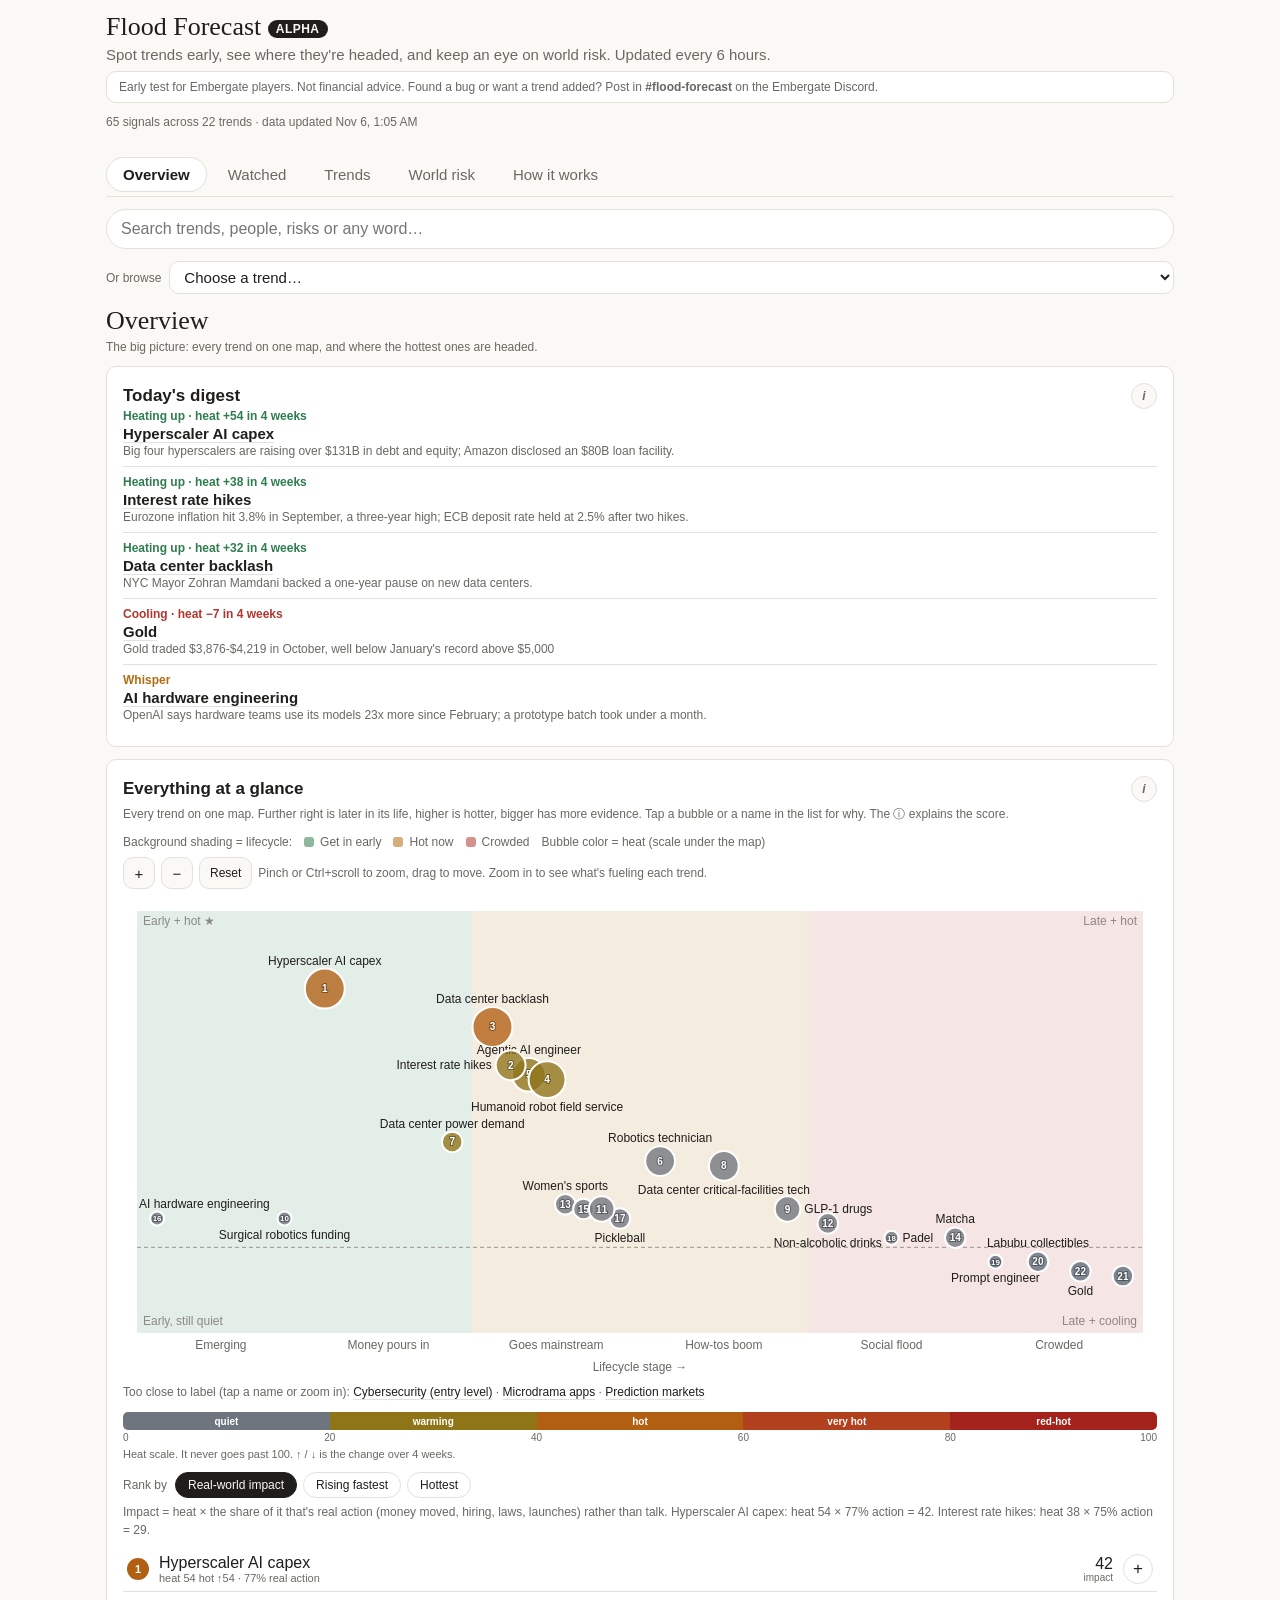
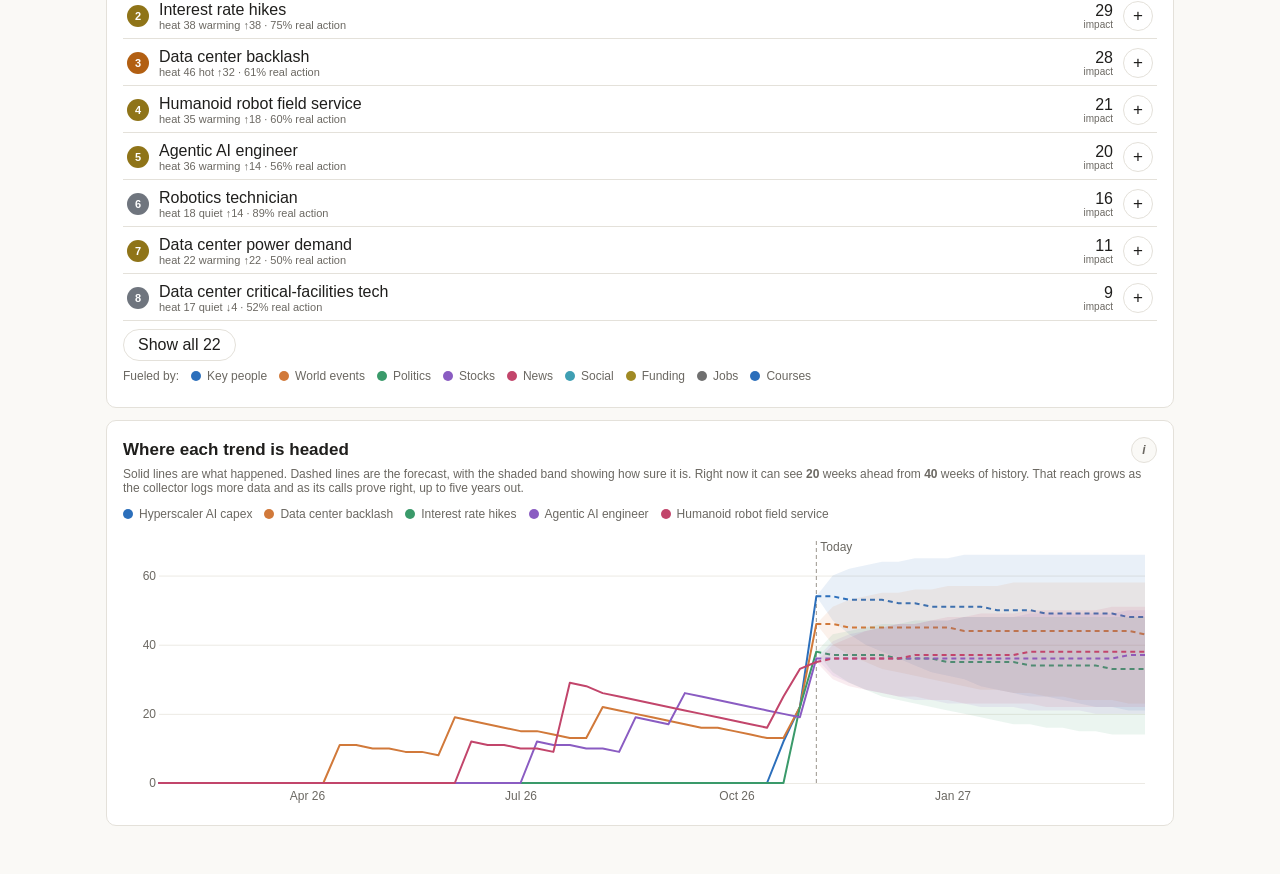
==== commit f904fd19: "Fixes from full audit: readable heat colors, key people linked from trend details, plain driver line" ====
--- a/site/index.html
+++ b/site/index.html
@@ -202,10 +202,14 @@
 
     <div class="grid">
       <section class="card" id="heatmap">
-        <div class="cardhead"><h2>Heat map: field by signal type</h2><button class="infobtn" type="button" aria-expanded="false" aria-label="How to read this">i</button></div>
-      <div class="info" hidden><p><b>How to read it:</b> Rows are trends, columns are signal types. Darker blue is hotter; red means crowding signals.</p><p><b>What it's for:</b> Shows what's driving each trend: money, jobs, social buzz, politics or key people.</p><p><b>Watch for:</b> Trends hot in Funding or Key people but cold in Social are early. Hot in Social and Courses means late.</p><p><b>The heat score:</b> the same fixed 0 to 100 scale as the trends, for one trend and one signal type at a time, so squares are usually small. Darker means hotter.</p></div>
-        <p class="note">Darker blue is hotter. Red cells mean crowding signals.</p>
-        <div class="chart" data-draw="heatmapchart" data-source="grid"></div>
+        <div class="cardhead"><h2>What's driving each trend</h2><button class="infobtn" type="button" aria-expanded="false" aria-label="How to read this">i</button></div>
+      <div class="info" hidden><p><b>How to read it:</b> One line per trend: which kinds of signals are behind it, how much of it is real action rather than talk, and what that usually means.</p><p><b>What it's for:</b> Tells you why something is hot, not just that it is.</p><p><b>Watch for:</b> Funding and key people leading means early. Social buzz and how-to courses leading means late. The full grid underneath shows every trend against every signal type.</p></div>
+        <div data-draw="drivers" data-source="map"></div>
+        <button class="curiousbtn" type="button" aria-expanded="false" aria-controls="gridbox"><span class="c-show">Show the full grid: every trend × every signal type ▾</span><span class="c-hide">Hide the grid ▴</span></button>
+        <div id="gridbox" hidden>
+          <p class="note">Each square is one trend and one signal type, on the same 0 to 100 heat scale. Darker blue is hotter. Red squares mean crowding signals.</p>
+          <div class="chart" data-draw="heatmapchart" data-source="grid"></div>
+        </div>
       </section>
       <section class="card" id="catbars">
         <div class="cardhead"><h2>Which signal types are peaking</h2><button class="infobtn" type="button" aria-expanded="false" aria-label="How to read this">i</button></div>
@@ -229,15 +233,10 @@
 
     <section class="card" id="keypeople">
       <div class="cardhead"><h2>Key people</h2><button class="infobtn" type="button" aria-expanded="false" aria-label="How to read this">i</button></div>
-      <div class="info" hidden><p><b>How to read it:</b> Each row is one public statement or official move, with the trend it affects and the source.</p><p><b>What it's for:</b> Powerful people often move markets and policy before anything else shifts.</p><p><b>Watch for:</b> Several key people talking about the same trend in a short span usually comes before money moves.</p></div>
+      <div class="info" hidden><p><b>How to read it:</b> Each item is one public statement or official move: who, the trend it affects, what they said or did, and the source. Tap a name for their background.</p><p><b>What it's for:</b> Powerful people often move markets and policy before anything else shifts.</p><p><b>Watch for:</b> Several key people talking about the same trend in a short span usually comes before money moves.</p></div>
       <p class="note">Public statements and official moves by leaders, central bankers and top CEOs, tied to the trend they affect.</p>
       <p class="label" data-draw="kpempty" data-source="kpsignals">—</p>
-      <div class="tablebox">
-        <table data-source="kpsignals" data-row-key="signal" class="kptable">
-          <thead><tr><th>Who</th><th data-field="date">Date</th><th data-field="field">Trend</th><th data-field="signal">What they said or did</th><th data-field="source">Source</th></tr></thead>
-          <tbody data-draw="kptable" data-source="people"></tbody>
-        </table>
-      </div>
+      <div data-draw="kplist" data-source="kpsignals"></div>
     </section>
 
     <section class="card" id="radar">
--- a/site/styles.css
+++ b/site/styles.css
@@ -181,7 +181,7 @@
 .ff .heatstrip { margin: 10px 0 4px; }
 .ff .hs-bar { display: grid; grid-template-columns: repeat(5, 1fr); height: 18px; border-radius: 5px; overflow: hidden; }
 .ff .hs-bar span { display: flex; align-items: center; justify-content: center; font-size: 10px; color: #fff; font-weight: 600; white-space: nowrap; }
-.ff .hs-bar span:nth-child(1) { background: #7d838c; } .ff .hs-bar span:nth-child(2) { background: #b8962e; } .ff .hs-bar span:nth-child(3) { background: #d07a22; } .ff .hs-bar span:nth-child(4) { background: #c4502a; } .ff .hs-bar span:nth-child(5) { background: #a3231c; }
+.ff .hs-bar span:nth-child(1) { background: #6f757e; } .ff .hs-bar span:nth-child(2) { background: #8f7418; } .ff .hs-bar span:nth-child(3) { background: #b25f12; } .ff .hs-bar span:nth-child(4) { background: #b2401f; } .ff .hs-bar span:nth-child(5) { background: #a3231c; }
 .ff .hs-lab { position: relative; height: 14px; font-size: 10px; color: var(--color-fg-muted); margin-top: 2px; }
 .ff .hs-lab span { position: absolute; transform: translateX(-50%); }
 .ff .hs-lab span:first-child { transform: none; } .ff .hs-lab span:last-child { transform: translateX(-100%); }
@@ -192,3 +192,16 @@
 .ff .calllist .pill { flex: none; }
 .ff .sw.zone.sq { border-radius: 3px; opacity: 0.55; }
 .ff .lglead { color: var(--color-fg-muted); }
+.ff .mk-how { margin: 2px 0 8px; font-size: var(--cds-font-size-caption); color: var(--color-fg-muted); line-height: 1.45; }
+.ff .mk-heat { display: flex; flex-direction: column; align-items: flex-end; line-height: 1.1; min-width: 4ch; }
+.ff .mk-heat b { font-weight: 500; color: var(--color-fg); }
+.ff .mk-heat small { font-size: 10px; }
+.ff .drivers { list-style: none; margin: 0; padding: 0; }
+.ff .drivers li { padding: 9px 0; border-bottom: 1px solid var(--color-border-line); cursor: pointer; text-decoration: none; }
+.ff .drivers li:last-child { border-bottom: 0; }
+.ff .dv-head { display: flex; justify-content: space-between; gap: 10px; align-items: baseline; }
+.ff .dv-name { color: var(--color-fg); font-weight: var(--cds-font-weight-medium); }
+.ff .dv-heat { flex: none; font-size: var(--cds-font-size-caption); font-weight: 600; }
+.ff .dv-why { margin: 3px 0 0; font-size: var(--cds-font-size-caption); color: var(--color-fg-muted); line-height: 1.45; }
+.ff .kp-trend { margin-left: 8px; font-size: var(--cds-font-size-caption); color: var(--color-fg-muted); }
+.ff #gridbox[hidden] { display: none; }
